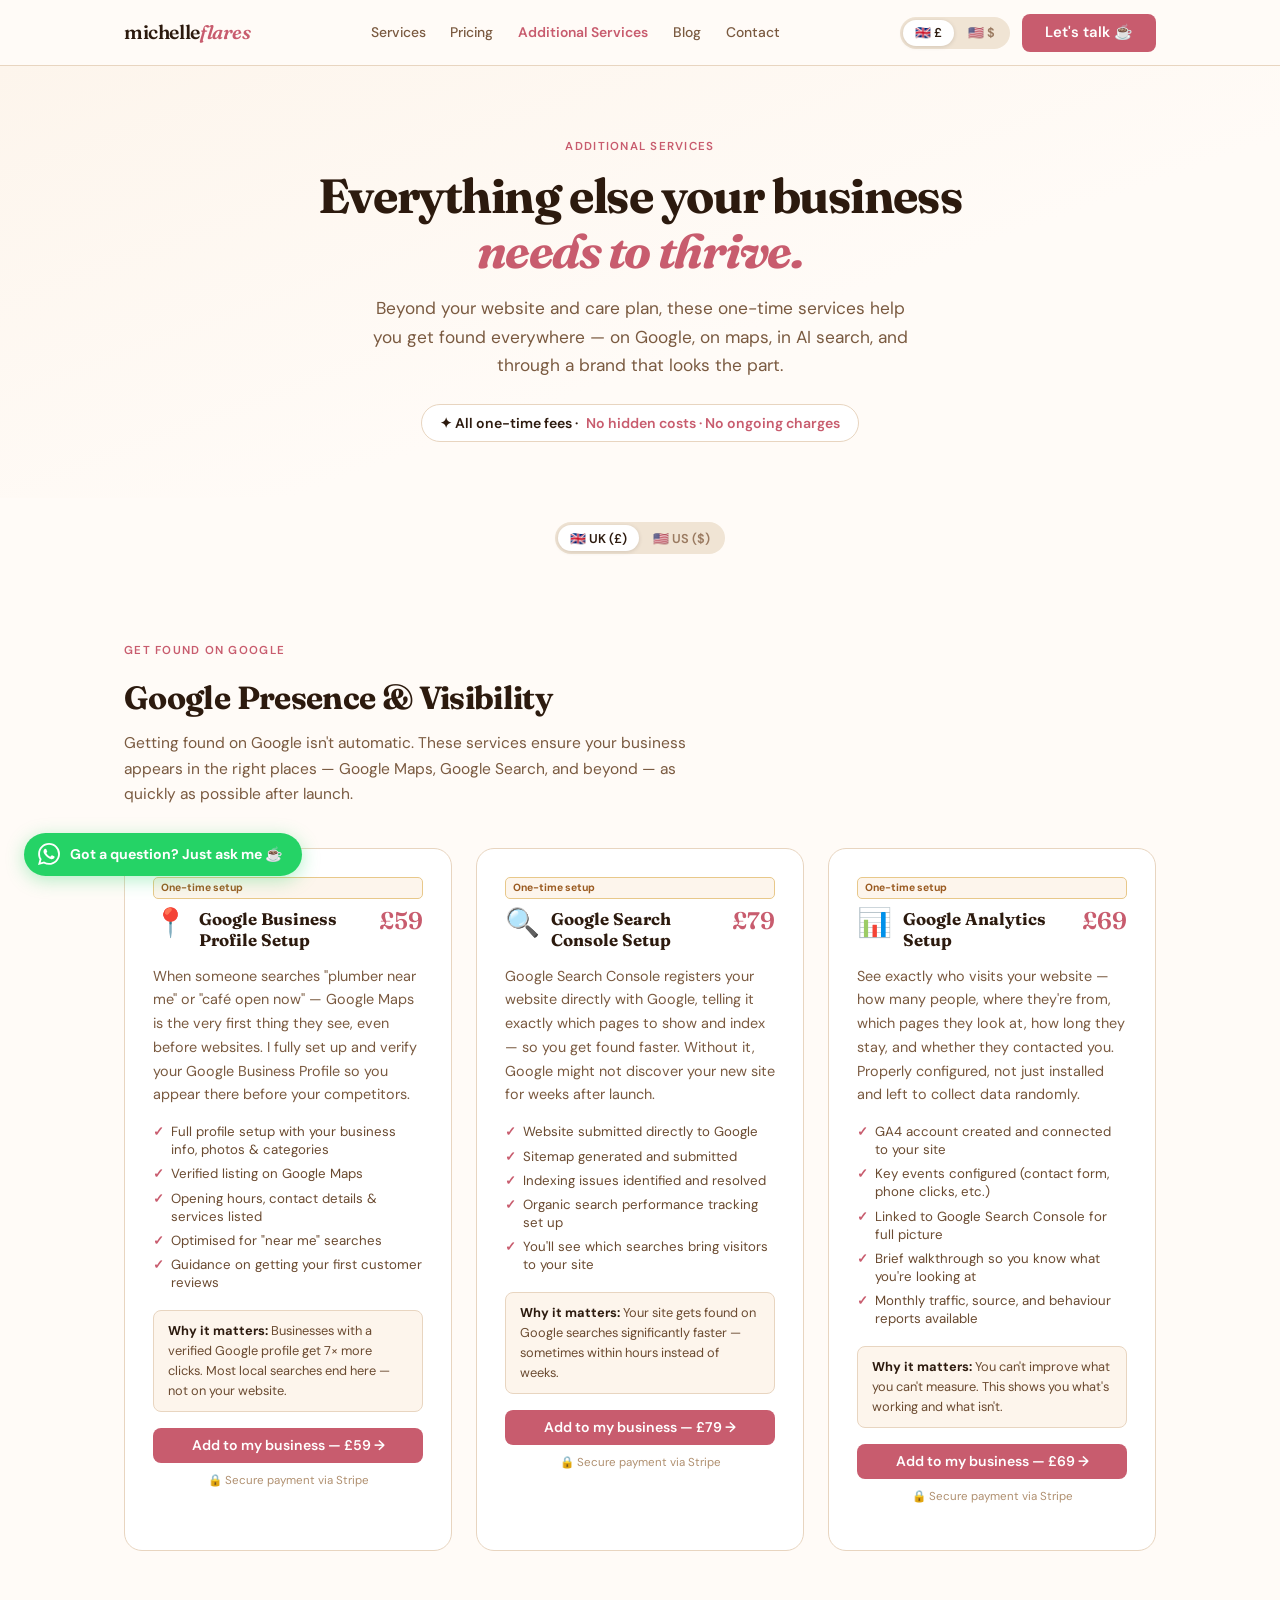
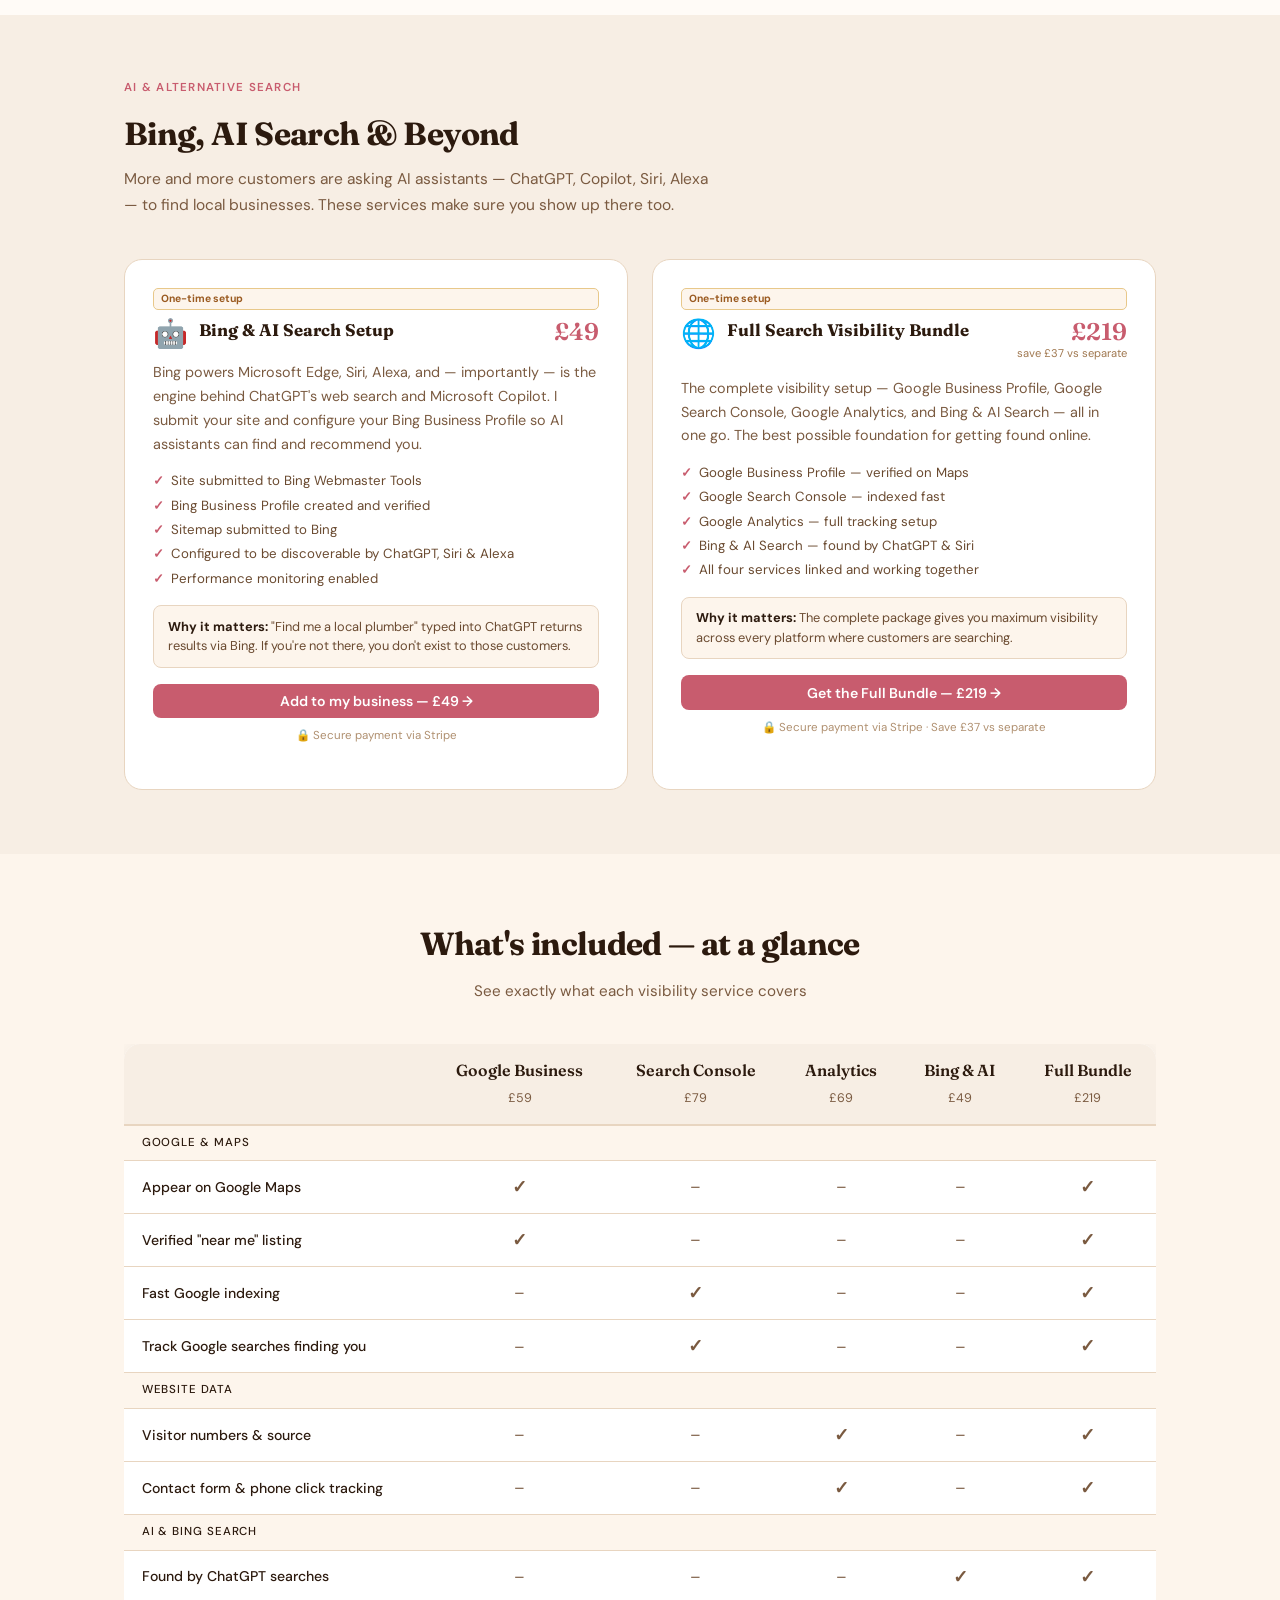
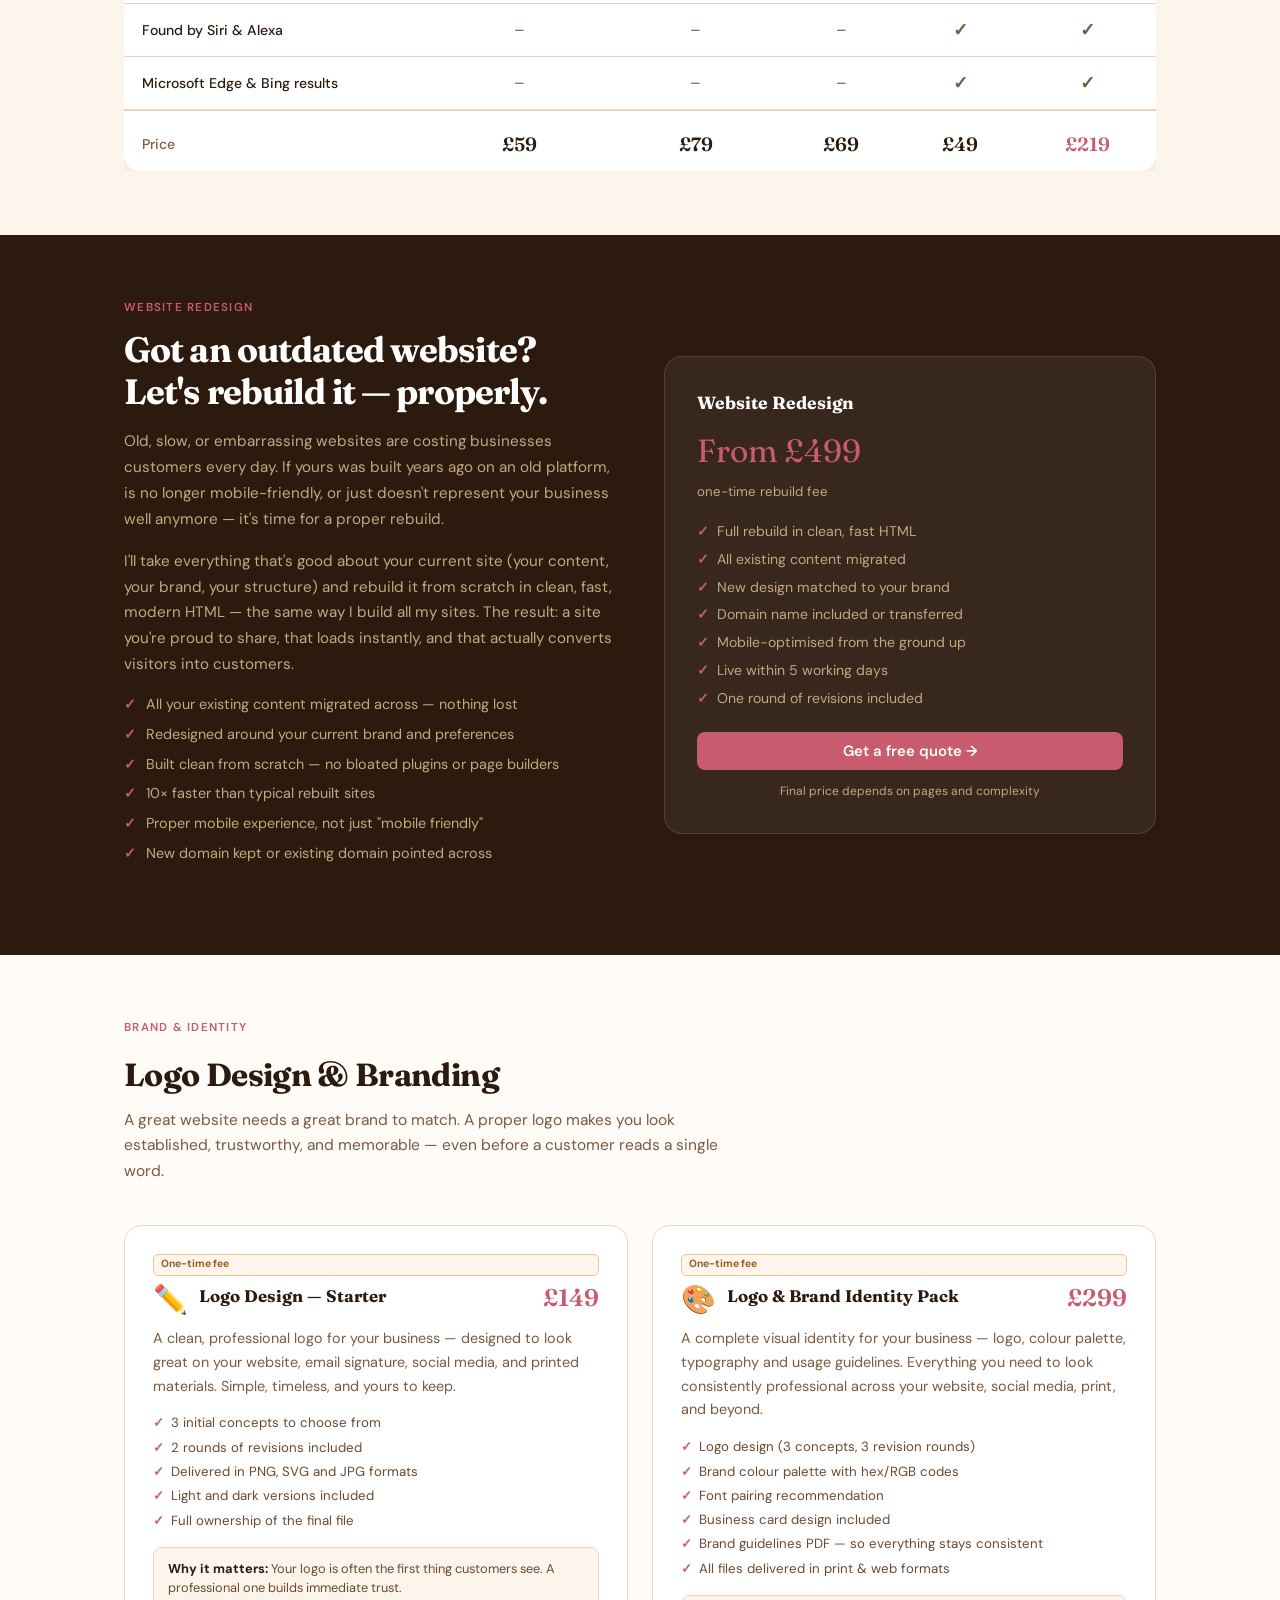
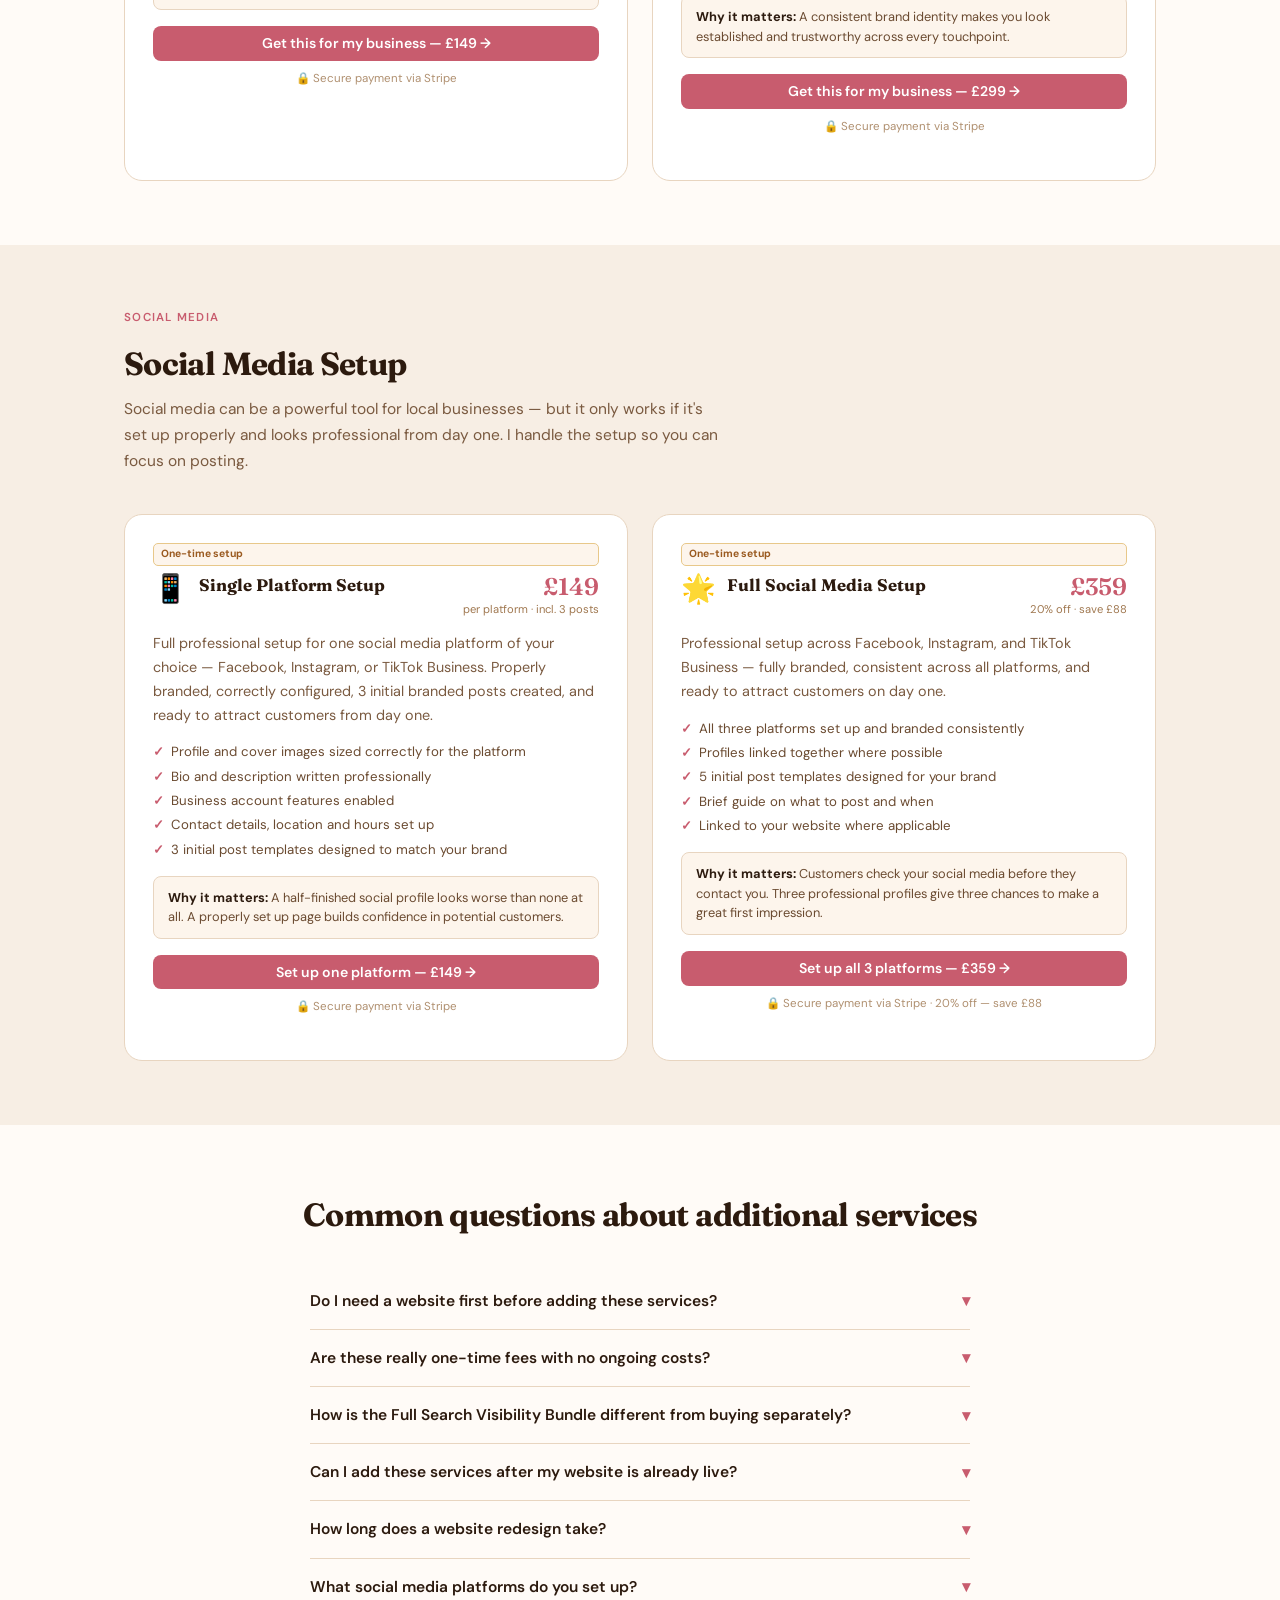
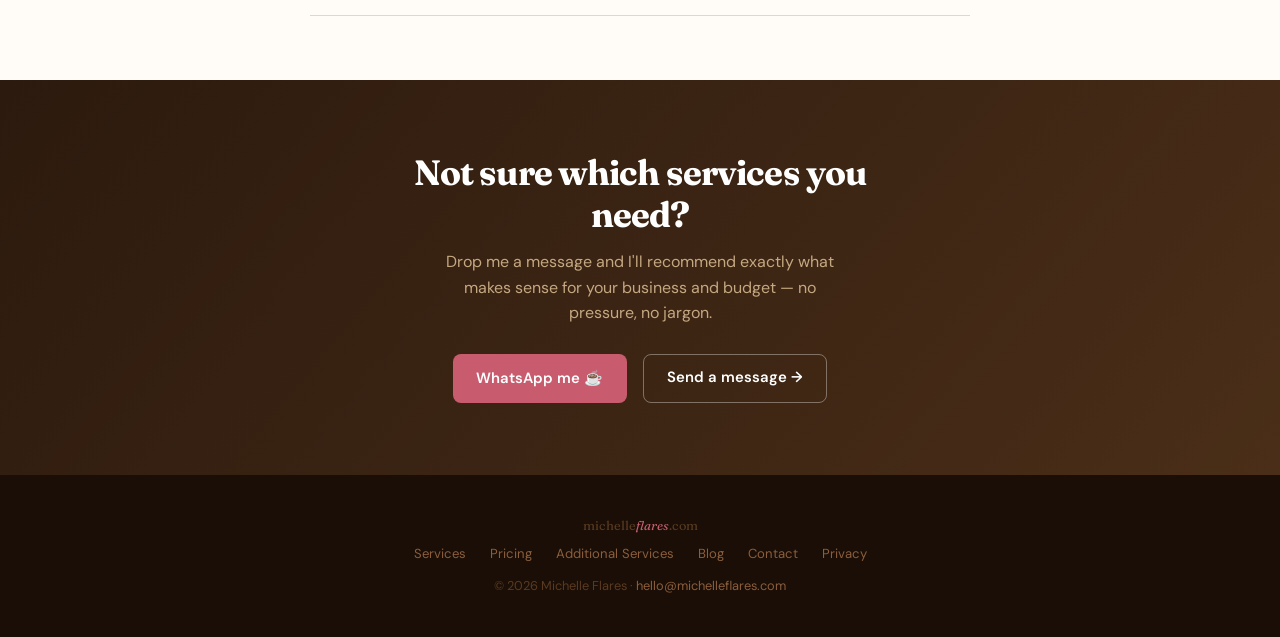
==== additional-services/index.html @ e75aac5c "Add files via upload" ====
<!DOCTYPE html>
<html lang="en">
<head>
<meta charset="UTF-8">
<meta name="viewport" content="width=device-width, initial-scale=1.0">
<title>Additional Services — Google Setup, Logo Design &amp; More | Michelle Flares</title>
<meta name="description" content="One-time setup services for local UK businesses: Google Business Profile, Google Search Console, Analytics, Bing &amp; AI Search, logo design, social media setup and website redesigns. No hidden fees.">
<link rel="canonical" href="https://michelleflares.com/additional-services/">
<meta name="robots" content="index, follow">
<meta name="theme-color" content="#2C1A0E">
<link rel="icon" href="/favicon.ico" sizes="any">
<link rel="icon" href="/favicon.svg" type="image/svg+xml">
<link rel="apple-touch-icon" href="/apple-touch-icon.png">
<meta property="og:type" content="website">
<meta property="og:url" content="https://michelleflares.com/additional-services/">
<meta property="og:title" content="Additional Services — Michelle Flares">
<meta property="og:description" content="Google presence, analytics, logo design, social media setup, website redesigns and more. One-time fees, no ongoing costs.">
<meta property="og:image" content="https://michelleflares.com/og-image.jpg">
<meta name="geo.region" content="GB">
<meta name="geo.placename" content="United Kingdom">
<meta name="ICBM" content="51.5074, -0.1278">
<link rel="preconnect" href="https://fonts.googleapis.com">
<link rel="preconnect" href="https://fonts.gstatic.com" crossorigin>
<link href="https://fonts.googleapis.com/css2?family=Fraunces:ital,opsz,wght@0,9..144,400;0,9..144,600;1,9..144,400&family=DM+Sans:opsz,wght@9..40,400;9..40,500;9..40,600&display=swap" rel="stylesheet">
<style>
*,*::before,*::after{box-sizing:border-box;margin:0;padding:0}
html{scroll-behavior:smooth}
body{font-family:'DM Sans',sans-serif;background:#FFFBF7;color:#4A3020;-webkit-font-smoothing:antialiased;line-height:1.6}
img{max-width:100%;display:block}
a{color:inherit;text-decoration:none}
:root{
  --ink:#2C1A0E;--rose:#C85C6E;--rose-dark:#A8485A;
  --cream:#FFFBF7;--cream-alt:#F7EEE4;--cream-deep:#FDF5EC;
  --border:#E8D5C0;--muted:#7A5A40;--light-muted:#A07850;
}
h1,h2,h3,h4{font-family:'Fraunces',serif}
.container{max-width:1080px;margin:0 auto;padding:0 1.5rem}
.eyebrow{font-size:.72rem;font-weight:600;letter-spacing:.11em;text-transform:uppercase;color:var(--rose);display:block;margin-bottom:.7rem}

/* BUTTONS */
.btn{display:inline-flex;align-items:center;justify-content:center;gap:.4rem;background:var(--ink);color:#fff;border:none;padding:.72rem 1.45rem;border-radius:8px;font-size:.93rem;font-weight:600;cursor:pointer;font-family:'DM Sans',sans-serif;text-decoration:none;transition:background .18s,transform .12s;line-height:1}
.btn:hover{background:#4A2E18;transform:translateY(-1px)}
.btn-rose{background:var(--rose)}
.btn-rose:hover{background:var(--rose-dark)}
.btn-outline{background:transparent;color:var(--ink);border:1.5px solid var(--border);padding:.72rem 1.45rem;border-radius:8px;font-size:.93rem;font-weight:600;cursor:pointer;font-family:'DM Sans',sans-serif;text-decoration:none;transition:all .18s;display:inline-flex;align-items:center;justify-content:center}
.btn-outline:hover{background:var(--ink);color:#fff}

/* CURRENCY */
.curr-toggle{display:flex;background:#F0E4D4;border-radius:9999px;padding:3px;gap:2px}
.curr-btn{background:transparent;border:none;padding:.28rem .75rem;border-radius:9999px;font-size:.8rem;font-weight:600;color:#9A7A60;cursor:pointer;font-family:'DM Sans',sans-serif;transition:all .18s;white-space:nowrap}
.curr-btn.active{background:#fff;color:var(--ink);box-shadow:0 1px 4px rgba(44,26,14,.15)}

/* NAV */
header{position:sticky;top:0;z-index:200}
.site-nav{background:rgba(255,251,247,.97);backdrop-filter:blur(12px);border-bottom:1px solid var(--border)}
.nav-inner{max-width:1080px;margin:0 auto;padding:.85rem 1.5rem;display:flex;align-items:center;justify-content:space-between;gap:1rem}
.brand{font-family:'Fraunces',serif;font-size:1.22rem;font-weight:600;color:var(--ink);text-decoration:none;letter-spacing:-.02em;flex-shrink:0}
.brand em{font-style:italic;color:var(--rose)}
.nav-links{display:flex;align-items:center;gap:.15rem}
.nav-link{font-size:.87rem;font-weight:500;color:var(--muted);padding:.45rem .7rem;border-radius:6px;text-decoration:none;white-space:nowrap;transition:color .18s,background .18s}
.nav-link:hover{color:var(--ink);background:var(--cream-alt)}
.nav-link.active{color:var(--rose);font-weight:600}
.nav-right{display:flex;align-items:center;gap:.75rem}
.hamburger{display:none;background:none;border:none;cursor:pointer;padding:.4rem;flex-direction:column;gap:5px}
.hamburger span{display:block;width:22px;height:2px;background:var(--ink);border-radius:2px;transition:all .25s}
.hamburger.open span:nth-child(1){transform:translateY(7px) rotate(45deg)}
.hamburger.open span:nth-child(2){opacity:0}
.hamburger.open span:nth-child(3){transform:translateY(-7px) rotate(-45deg)}
.mobile-nav{display:none;position:fixed;inset:0;top:60px;background:var(--cream);z-index:199;padding:1.5rem;flex-direction:column;gap:.25rem;border-top:1px solid var(--border);overflow-y:auto}
.mobile-nav.open{display:flex}
.mobile-nav-link{font-size:1.05rem;font-weight:600;color:var(--ink);padding:.85rem 1rem;border-radius:10px;text-decoration:none}
.mobile-nav-link:hover{background:var(--cream-alt)}
.mobile-nav-bottom{margin-top:1rem;display:flex;flex-direction:column;gap:.75rem;padding-top:1rem;border-top:1px solid var(--border)}
@media(max-width:780px){.nav-links{display:none}.hamburger{display:flex}.nav-right .btn{display:none}}

/* PAGE HERO */
.page-hero{background:linear-gradient(160deg,#FDF5EC 0%,#FFFBF7 60%);padding:4.5rem 1.5rem 3.5rem;text-align:center}
.page-hero h1{font-size:clamp(2rem,4vw,3rem);color:var(--ink);letter-spacing:-.03em;line-height:1.15;margin-bottom:1rem;max-width:680px;margin-left:auto;margin-right:auto}
.page-hero h1 em{font-style:italic;color:var(--rose)}
.page-hero p{font-size:1.08rem;color:var(--muted);max-width:540px;margin:0 auto 1.5rem;line-height:1.65}
.hero-note{display:inline-flex;align-items:center;gap:.5rem;background:#fff;border:1.5px solid var(--border);border-radius:9999px;padding:.45rem 1.1rem;font-size:.88rem;font-weight:600;color:var(--ink)}
.hero-note em{color:var(--rose);font-style:normal}

/* CATEGORY SECTIONS */
.services-section{padding:4rem 0}
.services-section:nth-child(even){background:var(--cream-alt)}
.services-section:nth-child(odd){background:var(--cream)}
.section-header{margin-bottom:2.5rem}
.section-header h2{font-size:clamp(1.5rem,2.5vw,2rem);color:var(--ink);letter-spacing:-.02em;margin-bottom:.5rem}
.section-header p{font-size:.97rem;color:var(--muted);line-height:1.65;max-width:600px}

/* SERVICE CARDS */
.srv-grid{display:grid;grid-template-columns:repeat(auto-fit,minmax(280px,1fr));gap:1.5rem}
.srv-card{background:#fff;border-radius:18px;padding:1.75rem;border:1.5px solid var(--border);display:flex;flex-direction:column;transition:transform .2s,box-shadow .2s}
.srv-card:hover{transform:translateY(-3px);box-shadow:0 12px 36px rgba(44,26,14,.09)}
.srv-card-top{display:flex;justify-content:space-between;align-items:flex-start;margin-bottom:.85rem}
.srv-card-icon-title{display:flex;align-items:flex-start;gap:.7rem;flex:1}
.srv-card-icon{font-size:1.75rem;flex-shrink:0;line-height:1}
.srv-card h3{font-size:1.05rem;color:var(--ink);line-height:1.25;flex:1}
.srv-price-wrap{text-align:right;flex-shrink:0;margin-left:.75rem}
.srv-price{font-family:'Fraunces',serif;font-size:1.5rem;color:var(--rose);font-weight:600;display:block;line-height:1}
.srv-price-note{font-size:.7rem;color:var(--light-muted);display:block;margin-top:.1rem}
.srv-badge{display:inline-block;font-size:.65rem;font-weight:700;background:var(--cream-deep);color:#9A5A20;border:1px solid #E8C88A;padding:.12rem .45rem;border-radius:5px;margin-bottom:.6rem}
.srv-card p{font-size:.9rem;color:var(--muted);line-height:1.65;flex:0;margin-bottom:1rem}
.srv-card-pts{list-style:none;display:flex;flex-direction:column;gap:.4rem;margin-bottom:1.1rem}
.srv-card-pts li{font-size:.83rem;color:#6A4A30;display:flex;align-items:flex-start;gap:.45rem;line-height:1.35}
.srv-card-pts li::before{content:"✓";color:var(--rose);font-weight:700;flex-shrink:0}
.srv-why{background:var(--cream-deep);border-radius:8px;padding:.65rem .85rem;font-size:.8rem;color:#6A4A30;line-height:1.55;border:1px solid var(--border)}
.srv-why strong{color:var(--ink)}

/* COMPARISON TABLE */
.compare-section{background:var(--cream-deep);padding:4rem 0}
.compare-section h2{font-size:clamp(1.5rem,2.5vw,2rem);color:var(--ink);letter-spacing:-.02em;margin-bottom:.6rem;text-align:center}
.compare-section .sub{text-align:center;font-size:.95rem;color:var(--muted);margin-bottom:2.5rem}
.compare-wrap{overflow-x:auto}
.compare-table{width:100%;border-collapse:collapse;font-size:.88rem;background:#fff;border-radius:16px;overflow:hidden;box-shadow:0 4px 20px rgba(44,26,14,.07)}
.compare-table th{padding:.9rem 1.1rem;text-align:center;font-weight:600;color:var(--ink);background:var(--cream-alt);border-bottom:2px solid var(--border);font-family:'Fraunces',serif;font-size:1rem}
.compare-table th:first-child{text-align:left;color:var(--muted);font-family:'DM Sans',sans-serif;font-size:.83rem;font-weight:500;min-width:200px}
.compare-table td{padding:.75rem 1.1rem;text-align:center;border-bottom:.5px solid var(--border);color:var(--muted)}
.compare-table td:first-child{text-align:left;color:var(--ink);font-weight:500}
.compare-table tr:last-child td{border-bottom:none}
.t-yes{color:var(--rose);font-size:1.1rem;font-weight:700}
.t-no{color:#D0C0B0;font-size:1rem}
.t-opt{font-size:.75rem;color:var(--light-muted);font-weight:600}
.cat-row td{background:var(--cream-deep);font-size:.72rem;font-weight:700;letter-spacing:.08em;text-transform:uppercase;color:var(--rose);padding:.5rem 1.1rem}
.price-row td{font-family:'Fraunces',serif;font-size:1.2rem;color:var(--ink);font-weight:600;padding-top:1.1rem;padding-bottom:.75rem;border-top:2px solid var(--border)}
.price-row td:first-child{font-family:'DM Sans',sans-serif;font-size:.88rem;font-weight:500;color:var(--muted)}

/* REDESIGN SECTION */
.redesign-section{background:var(--ink);padding:4rem 0}
.redesign-inner{display:grid;grid-template-columns:1fr 1fr;gap:3rem;align-items:center;max-width:1080px;margin:0 auto;padding:0 1.5rem}
.redesign-text .eyebrow{color:var(--rose)}
.redesign-text h2{font-size:clamp(1.6rem,2.8vw,2.2rem);color:#fff;letter-spacing:-.025em;line-height:1.2;margin-bottom:1rem}
.redesign-text p{font-size:.95rem;color:#C4A882;line-height:1.7;margin-bottom:1rem}
.redesign-pts{list-style:none;display:flex;flex-direction:column;gap:.6rem;margin-bottom:1.75rem}
.redesign-pts li{font-size:.9rem;color:#C4A882;display:flex;align-items:flex-start;gap:.6rem;line-height:1.4}
.redesign-pts li::before{content:"✓";color:var(--rose);font-weight:700;flex-shrink:0}
.redesign-card{background:rgba(255,255,255,.06);border:1.5px solid rgba(255,255,255,.12);border-radius:18px;padding:2rem}
.redesign-card h3{font-size:1.1rem;color:#fff;margin-bottom:.5rem}
.redesign-price{font-family:'Fraunces',serif;font-size:2rem;color:var(--rose);margin-bottom:.3rem}
.redesign-cadence{font-size:.83rem;color:#C4A882;margin-bottom:1.25rem}
.redesign-card ul{list-style:none;display:flex;flex-direction:column;gap:.5rem;margin-bottom:1.5rem}
.redesign-card ul li{font-size:.88rem;color:#C4A882;display:flex;gap:.5rem;align-items:flex-start;line-height:1.4}
.redesign-card ul li::before{content:"✓";color:var(--rose);font-weight:700;flex-shrink:0}
@media(max-width:780px){.redesign-inner{grid-template-columns:1fr}}

/* FAQ */
.faq-section{background:var(--cream);padding:4rem 0}
.faq-section h2{font-size:clamp(1.5rem,2.5vw,2rem);color:var(--ink);letter-spacing:-.02em;margin-bottom:2rem;text-align:center}
.faq-inner{max-width:660px;margin:0 auto}
.faq-item{border-bottom:1px solid var(--border)}
.faq-q{width:100%;background:none;border:none;text-align:left;padding:1.1rem 0;font-size:.97rem;font-weight:600;color:var(--ink);cursor:pointer;display:flex;justify-content:space-between;align-items:center;gap:1rem;font-family:'DM Sans',sans-serif}
.faq-chevron{color:var(--rose);font-size:1rem;flex-shrink:0;transition:transform .22s}
.faq-item.open .faq-chevron{transform:rotate(180deg)}
.faq-a{font-size:.9rem;color:var(--muted);line-height:1.7;padding-bottom:1.1rem;display:none}
.faq-item.open .faq-a{display:block}

/* CTA */
.cta-section{background:linear-gradient(130deg,#2C1A0E 0%,#4A2E18 100%);padding:4.5rem 1.5rem;text-align:center}
.cta-section h2{font-family:'Fraunces',serif;font-size:clamp(1.6rem,3vw,2.2rem);color:#fff;max-width:520px;margin:0 auto .8rem;letter-spacing:-.025em;line-height:1.2}
.cta-section p{color:#C4A882;font-size:1rem;margin:0 auto 1.75rem;max-width:400px;line-height:1.6}
.cta-btns{display:flex;gap:1rem;justify-content:center;flex-wrap:wrap}
.btn-ghost-light{background:transparent;color:#fff;border:1.5px solid rgba(255,255,255,.35);padding:.72rem 1.45rem;border-radius:8px;font-size:.93rem;font-weight:600;cursor:pointer;font-family:'DM Sans',sans-serif;text-decoration:none;transition:all .18s}
.btn-ghost-light:hover{background:rgba(255,255,255,.1)}

/* FOOTER */
.site-footer{background:#1A0E06;padding:2.5rem 1.5rem;text-align:center}
.footer-brand{font-family:'Fraunces',serif;font-size:1.1rem;color:#7A5A40;margin-bottom:.5rem}
.footer-brand em{font-style:italic;color:var(--rose)}
.footer-links{display:flex;justify-content:center;gap:1.5rem;margin-bottom:.75rem;flex-wrap:wrap}
.footer-links a{font-size:.82rem;color:#8B5E3C;text-decoration:none}
.footer-links a:hover{color:var(--rose)}
.site-footer p{font-size:.8rem;color:#5A3A20}
.site-footer a{color:#8B5E3C}
.back-top{position:fixed;bottom:1.5rem;right:1.5rem;width:46px;height:46px;background:var(--ink);color:#fff;border:none;border-radius:12px;cursor:pointer;display:flex;align-items:center;justify-content:center;font-size:1.2rem;opacity:0;transform:translateY(8px);transition:opacity .25s,transform .25s,background .18s;z-index:150;line-height:1}
.back-top.visible{opacity:1;transform:translateY(0)}
.back-top:hover{background:var(--rose)}

/* CURR CENTER */
.curr-center{display:flex;justify-content:center;margin-bottom:3rem}

/* BUY BUTTONS */
.btn-buy{display:inline-flex;align-items:center;justify-content:center;gap:.4rem;background:var(--rose);color:#fff;border:none;padding:.65rem 1.2rem;border-radius:8px;font-size:.88rem;font-weight:600;cursor:pointer;font-family:'DM Sans',sans-serif;text-decoration:none;transition:background .18s,transform .12s;line-height:1;width:100%;margin-top:1rem}
.btn-buy:hover{background:var(--rose-dark);transform:translateY(-1px)}
.btn-buy-outline{display:inline-flex;align-items:center;justify-content:center;gap:.4rem;background:transparent;color:var(--ink);border:1.5px solid var(--border);padding:.65rem 1.2rem;border-radius:8px;font-size:.88rem;font-weight:600;cursor:pointer;font-family:'DM Sans',sans-serif;text-decoration:none;transition:all .18s;line-height:1;width:100%;margin-top:1rem}
.btn-buy-outline:hover{background:var(--ink);color:#fff;border-color:var(--ink)}
/* WHATSAPP FLOAT */
.wa-float{position:fixed;bottom:1.5rem;left:1.5rem;z-index:300;display:flex;align-items:center;gap:.6rem;background:#25D366;color:#fff;border:none;border-radius:9999px;padding:.65rem 1.2rem .65rem .9rem;font-size:.88rem;font-weight:700;font-family:'DM Sans',sans-serif;text-decoration:none;box-shadow:0 4px 18px rgba(37,211,102,.35);transition:transform .18s,box-shadow .18s}
.wa-float:hover{transform:translateY(-2px);box-shadow:0 8px 24px rgba(37,211,102,.45)}
.wa-float svg{flex-shrink:0}
/* GEO meta */
</style>
</head>
<body>

<header>
<nav class="site-nav" role="navigation">
  <div class="nav-inner">
    <a href="/" class="brand">michelle<em>flares</em></a>
    <div class="nav-links">
      <a href="/#services" class="nav-link">Services</a>
      <a href="/#pricing" class="nav-link">Pricing</a>
      <a href="/additional-services/" class="nav-link active">Additional Services</a>
      <a href="/blog/" class="nav-link">Blog</a>
      <a href="/#contact" class="nav-link">Contact</a>
    </div>
    <div class="nav-right">
      <div class="curr-toggle">
        <button class="curr-btn active" id="btn-gbp" onclick="setCurrency('GBP')">🇬🇧 £</button>
        <button class="curr-btn" id="btn-usd" onclick="setCurrency('USD')">🇺🇸 $</button>
      </div>
      <a href="https://wa.me/447915897621" target="_blank" rel="noopener" class="btn btn-rose" style="width:auto">Let's talk ☕</a>
    </div>
    <button class="hamburger" id="hamburger" aria-label="Open menu" aria-expanded="false">
      <span></span><span></span><span></span>
    </button>
  </div>
</nav>
<div class="mobile-nav" id="mobile-nav">
  <a href="/#services" class="mobile-nav-link" onclick="closeNav()">Services</a>
  <a href="/#pricing" class="mobile-nav-link" onclick="closeNav()">Pricing</a>
  <a href="/additional-services/" class="mobile-nav-link" onclick="closeNav()">Additional Services</a>
  <a href="/blog/" class="mobile-nav-link" onclick="closeNav()">Blog</a>
  <a href="/#contact" class="mobile-nav-link" onclick="closeNav()">Contact</a>
  <div class="mobile-nav-bottom">
    <div class="curr-toggle" style="justify-content:center">
      <button class="curr-btn active" id="btn-gbp-m" onclick="setCurrency('GBP')">🇬🇧 UK (£)</button>
      <button class="curr-btn" id="btn-usd-m" onclick="setCurrency('USD')">🇺🇸 US ($)</button>
    </div>
    <a href="https://wa.me/447915897621" target="_blank" rel="noopener" class="btn btn-rose">Let's talk ☕</a>
  </div>
</div>
</header>

<main>

<!-- HERO -->
<section class="page-hero">
  <span class="eyebrow">Additional Services</span>
  <h1>Everything else your business <em>needs to thrive.</em></h1>
  <p>Beyond your website and care plan, these one-time services help you get found everywhere — on Google, on maps, in AI search, and through a brand that looks the part.</p>
  <div class="hero-note">✦ All one-time fees · <em>No hidden costs · No ongoing charges</em></div>
</section>

<div style="display:flex;justify-content:center;padding:1.5rem 0;background:var(--cream)">
  <div class="curr-toggle">
    <button class="curr-btn active" id="btn-gbp2" onclick="setCurrency('GBP')">🇬🇧 UK (£)</button>
    <button class="curr-btn" id="btn-usd2" onclick="setCurrency('USD')">🇺🇸 US ($)</button>
  </div>
</div>

<!-- GOOGLE PRESENCE -->
<section class="services-section" id="google">
  <div class="container">
    <div class="section-header">
      <span class="eyebrow">Get found on Google</span>
      <h2>Google Presence &amp; Visibility</h2>
      <p>Getting found on Google isn't automatic. These services ensure your business appears in the right places — Google Maps, Google Search, and beyond — as quickly as possible after launch.</p>
    </div>
    <div class="srv-grid">

      <div class="srv-card">
        <div class="srv-badge">One-time setup</div>
        <div class="srv-card-top">
          <div class="srv-card-icon-title">
            <span class="srv-card-icon">📍</span>
            <h3>Google Business Profile Setup</h3>
          </div>
          <div class="srv-price-wrap">
            <span class="srv-price" data-gbp="£59" data-usd="$79">£59</span>
          </div>
        </div>
        <p>When someone searches "plumber near me" or "café open now" — Google Maps is the very first thing they see, even before websites. I fully set up and verify your Google Business Profile so you appear there before your competitors.</p>
        <ul class="srv-card-pts">
          <li>Full profile setup with your business info, photos &amp; categories</li>
          <li>Verified listing on Google Maps</li>
          <li>Opening hours, contact details &amp; services listed</li>
          <li>Optimised for "near me" searches</li>
          <li>Guidance on getting your first customer reviews</li>
        </ul>
        <div class="srv-why"><strong>Why it matters:</strong> Businesses with a verified Google profile get 7× more clicks. Most local searches end here — not on your website.</div>
        <a href="https://buy.stripe.com/REPLACE_GMB" target="_blank" rel="noopener" class="btn-buy">Add to my business — £59 →</a>
        <p style="font-size:.72rem;color:#B09070;text-align:center;margin-top:.5rem">🔒 Secure payment via Stripe</p>
      </div>

      <div class="srv-card">
        <div class="srv-badge">One-time setup</div>
        <div class="srv-card-top">
          <div class="srv-card-icon-title">
            <span class="srv-card-icon">🔍</span>
            <h3>Google Search Console Setup</h3>
          </div>
          <div class="srv-price-wrap">
            <span class="srv-price" data-gbp="£79" data-usd="$106">£79</span>
          </div>
        </div>
        <p style="flex:0">Google Search Console registers your website directly with Google, telling it exactly which pages to show and index — so you get found faster. Without it, Google might not discover your new site for weeks after launch.</p>
        <ul class="srv-card-pts">
          <li>Website submitted directly to Google</li>
          <li>Sitemap generated and submitted</li>
          <li>Indexing issues identified and resolved</li>
          <li>Organic search performance tracking set up</li>
          <li>You'll see which searches bring visitors to your site</li>
        </ul>
        <div class="srv-why"><strong>Why it matters:</strong> Your site gets found on Google searches significantly faster — sometimes within hours instead of weeks.</div>
        <a href="https://buy.stripe.com/REPLACE_GSC" target="_blank" rel="noopener" class="btn-buy">Add to my business — £79 →</a>
        <p style="font-size:.72rem;color:#B09070;text-align:center;margin-top:.5rem">🔒 Secure payment via Stripe</p>
      </div>

      <div class="srv-card">
        <div class="srv-badge">One-time setup</div>
        <div class="srv-card-top">
          <div class="srv-card-icon-title">
            <span class="srv-card-icon">📊</span>
            <h3>Google Analytics Setup</h3>
          </div>
          <div class="srv-price-wrap">
            <span class="srv-price" data-gbp="£69" data-usd="$92">£69</span>
          </div>
        </div>
        <p>See exactly who visits your website — how many people, where they're from, which pages they look at, how long they stay, and whether they contacted you. Properly configured, not just installed and left to collect data randomly.</p>
        <ul class="srv-card-pts">
          <li>GA4 account created and connected to your site</li>
          <li>Key events configured (contact form, phone clicks, etc.)</li>
          <li>Linked to Google Search Console for full picture</li>
          <li>Brief walkthrough so you know what you're looking at</li>
          <li>Monthly traffic, source, and behaviour reports available</li>
        </ul>
        <div class="srv-why"><strong>Why it matters:</strong> You can't improve what you can't measure. This shows you what's working and what isn't.</div>
        <a href="https://buy.stripe.com/REPLACE_GA" target="_blank" rel="noopener" class="btn-buy">Add to my business — £69 →</a>
        <p style="font-size:.72rem;color:#B09070;text-align:center;margin-top:.5rem">🔒 Secure payment via Stripe</p>
      </div>

    </div>
  </div>
</section>

<!-- AI & BING -->
<section class="services-section" id="ai-search">
  <div class="container">
    <div class="section-header">
      <span class="eyebrow">AI &amp; alternative search</span>
      <h2>Bing, AI Search &amp; Beyond</h2>
      <p>More and more customers are asking AI assistants — ChatGPT, Copilot, Siri, Alexa — to find local businesses. These services make sure you show up there too.</p>
    </div>
    <div class="srv-grid">

      <div class="srv-card">
        <div class="srv-badge">One-time setup</div>
        <div class="srv-card-top">
          <div class="srv-card-icon-title">
            <span class="srv-card-icon">🤖</span>
            <h3>Bing &amp; AI Search Setup</h3>
          </div>
          <div class="srv-price-wrap">
            <span class="srv-price" data-gbp="£49" data-usd="$66">£49</span>
          </div>
        </div>
        <p>Bing powers Microsoft Edge, Siri, Alexa, and — importantly — is the engine behind ChatGPT's web search and Microsoft Copilot. I submit your site and configure your Bing Business Profile so AI assistants can find and recommend you.</p>
        <ul class="srv-card-pts">
          <li>Site submitted to Bing Webmaster Tools</li>
          <li>Bing Business Profile created and verified</li>
          <li>Sitemap submitted to Bing</li>
          <li>Configured to be discoverable by ChatGPT, Siri &amp; Alexa</li>
          <li>Performance monitoring enabled</li>
        </ul>
        <div class="srv-why"><strong>Why it matters:</strong> "Find me a local plumber" typed into ChatGPT returns results via Bing. If you're not there, you don't exist to those customers.</div>
        <a href="https://buy.stripe.com/REPLACE_BING" target="_blank" rel="noopener" class="btn-buy">Add to my business — £49 →</a>
        <p style="font-size:.72rem;color:#B09070;text-align:center;margin-top:.5rem">🔒 Secure payment via Stripe</p>
      </div>

      <div class="srv-card">
        <div class="srv-badge">One-time setup</div>
        <div class="srv-card-top">
          <div class="srv-card-icon-title">
            <span class="srv-card-icon">🌐</span>
            <h3>Full Search Visibility Bundle</h3>
          </div>
          <div class="srv-price-wrap">
            <span class="srv-price" data-gbp="£219" data-usd="$294">£219</span>
            <span class="srv-price-note" data-gbp="save £37 vs separate" data-usd="save $50 vs separate">save £37 vs separate</span>
          </div>
        </div>
        <p>The complete visibility setup — Google Business Profile, Google Search Console, Google Analytics, and Bing &amp; AI Search — all in one go. The best possible foundation for getting found online.</p>
        <ul class="srv-card-pts">
          <li>Google Business Profile — verified on Maps</li>
          <li>Google Search Console — indexed fast</li>
          <li>Google Analytics — full tracking setup</li>
          <li>Bing &amp; AI Search — found by ChatGPT &amp; Siri</li>
          <li>All four services linked and working together</li>
        </ul>
        <div class="srv-why"><strong>Why it matters:</strong> The complete package gives you maximum visibility across every platform where customers are searching.</div>
        <a href="https://buy.stripe.com/REPLACE_BUNDLE" target="_blank" rel="noopener" class="btn-buy">Get the Full Bundle — £219 →</a>
        <p style="font-size:.72rem;color:#B09070;text-align:center;margin-top:.5rem">🔒 Secure payment via Stripe · Save £37 vs separate</p>
      </div>

    </div>
  </div>
</section>

<!-- COMPARISON TABLE -->
<section class="compare-section" id="compare">
  <div class="container">
    <h2>What's included — at a glance</h2>
    <p class="sub">See exactly what each visibility service covers</p>
    <div class="compare-wrap">
      <table class="compare-table">
        <thead>
          <tr>
            <th></th>
            <th>Google Business<br><small style="font-weight:400;font-family:'DM Sans',sans-serif;font-size:.78rem;color:var(--muted)" data-gbp="£59" data-usd="$79">£59</small></th>
            <th>Search Console<br><small style="font-weight:400;font-family:'DM Sans',sans-serif;font-size:.78rem;color:var(--muted)" data-gbp="£79" data-usd="$106">£79</small></th>
            <th>Analytics<br><small style="font-weight:400;font-family:'DM Sans',sans-serif;font-size:.78rem;color:var(--muted)" data-gbp="£69" data-usd="$92">£69</small></th>
            <th>Bing &amp; AI<br><small style="font-weight:400;font-family:'DM Sans',sans-serif;font-size:.78rem;color:var(--muted)" data-gbp="£49" data-usd="$66">£49</small></th>
            <th>Full Bundle<br><small style="font-weight:400;font-family:'DM Sans',sans-serif;font-size:.78rem;color:var(--muted)" data-gbp="£219" data-usd="$294">£219</small></th>
          </tr>
        </thead>
        <tbody>
          <tr class="cat-row"><td colspan="6">Google &amp; Maps</td></tr>
          <tr><td>Appear on Google Maps</td><td class="t-yes">✓</td><td class="t-no">–</td><td class="t-no">–</td><td class="t-no">–</td><td class="t-yes">✓</td></tr>
          <tr><td>Verified "near me" listing</td><td class="t-yes">✓</td><td class="t-no">–</td><td class="t-no">–</td><td class="t-no">–</td><td class="t-yes">✓</td></tr>
          <tr><td>Fast Google indexing</td><td class="t-no">–</td><td class="t-yes">✓</td><td class="t-no">–</td><td class="t-no">–</td><td class="t-yes">✓</td></tr>
          <tr><td>Track Google searches finding you</td><td class="t-no">–</td><td class="t-yes">✓</td><td class="t-no">–</td><td class="t-no">–</td><td class="t-yes">✓</td></tr>
          <tr class="cat-row"><td colspan="6">Website data</td></tr>
          <tr><td>Visitor numbers &amp; source</td><td class="t-no">–</td><td class="t-no">–</td><td class="t-yes">✓</td><td class="t-no">–</td><td class="t-yes">✓</td></tr>
          <tr><td>Contact form &amp; phone click tracking</td><td class="t-no">–</td><td class="t-no">–</td><td class="t-yes">✓</td><td class="t-no">–</td><td class="t-yes">✓</td></tr>
          <tr class="cat-row"><td colspan="6">AI &amp; Bing search</td></tr>
          <tr><td>Found by ChatGPT searches</td><td class="t-no">–</td><td class="t-no">–</td><td class="t-no">–</td><td class="t-yes">✓</td><td class="t-yes">✓</td></tr>
          <tr><td>Found by Siri &amp; Alexa</td><td class="t-no">–</td><td class="t-no">–</td><td class="t-no">–</td><td class="t-yes">✓</td><td class="t-yes">✓</td></tr>
          <tr><td>Microsoft Edge &amp; Bing results</td><td class="t-no">–</td><td class="t-no">–</td><td class="t-no">–</td><td class="t-yes">✓</td><td class="t-yes">✓</td></tr>
          <tr class="price-row">
            <td>Price</td>
            <td data-gbp="£59" data-usd="$79">£59</td>
            <td data-gbp="£79" data-usd="$106">£79</td>
            <td data-gbp="£69" data-usd="$92">£69</td>
            <td data-gbp="£49" data-usd="$66">£49</td>
            <td style="color:var(--rose)" data-gbp="£219" data-usd="$294">£219</td>
          </tr>
        </tbody>
      </table>
    </div>
  </div>
</section>

<!-- WEBSITE REDESIGN -->
<section class="redesign-section" id="redesign">
  <div class="redesign-inner">
    <div class="redesign-text">
      <span class="eyebrow">Website redesign</span>
      <h2>Got an outdated website? Let's rebuild it — properly.</h2>
      <p>Old, slow, or embarrassing websites are costing businesses customers every day. If yours was built years ago on an old platform, is no longer mobile-friendly, or just doesn't represent your business well anymore — it's time for a proper rebuild.</p>
      <p>I'll take everything that's good about your current site (your content, your brand, your structure) and rebuild it from scratch in clean, fast, modern HTML — the same way I build all my sites. The result: a site you're proud to share, that loads instantly, and that actually converts visitors into customers.</p>
      <ul class="redesign-pts">
        <li>All your existing content migrated across — nothing lost</li>
        <li>Redesigned around your current brand and preferences</li>
        <li>Built clean from scratch — no bloated plugins or page builders</li>
        <li>10× faster than typical rebuilt sites</li>
        <li>Proper mobile experience, not just "mobile friendly"</li>
        <li>New domain kept or existing domain pointed across</li>
      </ul>
    </div>
    <div class="redesign-card">
      <h3>Website Redesign</h3>
      <div class="redesign-price" data-gbp="From £499" data-usd="From $669">From £499</div>
      <div class="redesign-cadence">one-time rebuild fee</div>
      <ul>
        <li>Full rebuild in clean, fast HTML</li>
        <li>All existing content migrated</li>
        <li>New design matched to your brand</li>
        <li>Domain name included or transferred</li>
        <li>Mobile-optimised from the ground up</li>
        <li>Live within 5 working days</li>
        <li>One round of revisions included</li>
      </ul>
      <a href="/#contact" class="btn btn-rose" style="width:100%;justify-content:center">Get a free quote →</a>
      <p style="font-size:.75rem;color:#C4A882;margin-top:.75rem;text-align:center">Final price depends on pages and complexity</p>
    </div>
  </div>
</section>

<!-- BRANDING -->
<section class="services-section" id="branding">
  <div class="container">
    <div class="section-header">
      <span class="eyebrow">Brand &amp; identity</span>
      <h2>Logo Design &amp; Branding</h2>
      <p>A great website needs a great brand to match. A proper logo makes you look established, trustworthy, and memorable — even before a customer reads a single word.</p>
    </div>
    <div class="srv-grid">

      <div class="srv-card">
        <div class="srv-badge">One-time fee</div>
        <div class="srv-card-top">
          <div class="srv-card-icon-title">
            <span class="srv-card-icon">✏️</span>
            <h3>Logo Design — Starter</h3>
          </div>
          <div class="srv-price-wrap">
            <span class="srv-price" data-gbp="£149" data-usd="$200">£149</span>
          </div>
        </div>
        <p>A clean, professional logo for your business — designed to look great on your website, email signature, social media, and printed materials. Simple, timeless, and yours to keep.</p>
        <ul class="srv-card-pts">
          <li>3 initial concepts to choose from</li>
          <li>2 rounds of revisions included</li>
          <li>Delivered in PNG, SVG and JPG formats</li>
          <li>Light and dark versions included</li>
          <li>Full ownership of the final file</li>
        </ul>
        <div class="srv-why"><strong>Why it matters:</strong> Your logo is often the first thing customers see. A professional one builds immediate trust.</div>
        <a href="https://buy.stripe.com/REPLACE_LOGO1" target="_blank" rel="noopener" class="btn-buy">Get this for my business — £149 →</a>
        <p style="font-size:.72rem;color:#B09070;text-align:center;margin-top:.5rem">🔒 Secure payment via Stripe</p>
      </div>

      <div class="srv-card">
        <div class="srv-badge">One-time fee</div>
        <div class="srv-card-top">
          <div class="srv-card-icon-title">
            <span class="srv-card-icon">🎨</span>
            <h3>Logo &amp; Brand Identity Pack</h3>
          </div>
          <div class="srv-price-wrap">
            <span class="srv-price" data-gbp="£299" data-usd="$401">£299</span>
          </div>
        </div>
        <p>A complete visual identity for your business — logo, colour palette, typography and usage guidelines. Everything you need to look consistently professional across your website, social media, print, and beyond.</p>
        <ul class="srv-card-pts">
          <li>Logo design (3 concepts, 3 revision rounds)</li>
          <li>Brand colour palette with hex/RGB codes</li>
          <li>Font pairing recommendation</li>
          <li>Business card design included</li>
          <li>Brand guidelines PDF — so everything stays consistent</li>
          <li>All files delivered in print &amp; web formats</li>
        </ul>
        <div class="srv-why"><strong>Why it matters:</strong> A consistent brand identity makes you look established and trustworthy across every touchpoint.</div>
        <a href="https://buy.stripe.com/REPLACE_LOGO2" target="_blank" rel="noopener" class="btn-buy">Get this for my business — £299 →</a>
        <p style="font-size:.72rem;color:#B09070;text-align:center;margin-top:.5rem">🔒 Secure payment via Stripe</p>
      </div>

    </div>
  </div>
</section>

<!-- SOCIAL MEDIA -->
<section class="services-section" id="social">
  <div class="container">
    <div class="section-header">
      <span class="eyebrow">Social media</span>
      <h2>Social Media Setup</h2>
      <p>Social media can be a powerful tool for local businesses — but it only works if it's set up properly and looks professional from day one. I handle the setup so you can focus on posting.</p>
    </div>
    <div class="srv-grid">

      <div class="srv-card">
        <div class="srv-badge">One-time setup</div>
        <div class="srv-card-top">
          <div class="srv-card-icon-title">
            <span class="srv-card-icon">📱</span>
            <h3>Single Platform Setup</h3>
          </div>
          <div class="srv-price-wrap">
            <span class="srv-price" data-gbp="£149" data-usd="$200">£149</span>
            <span class="srv-price-note">per platform · incl. 3 posts</span>
          </div>
        </div>
        <p style="flex:0">Full professional setup for one social media platform of your choice — Facebook, Instagram, or TikTok Business. Properly branded, correctly configured, 3 initial branded posts created, and ready to attract customers from day one.</p>
        <ul class="srv-card-pts">
          <li>Profile and cover images sized correctly for the platform</li>
          <li>Bio and description written professionally</li>
          <li>Business account features enabled</li>
          <li>Contact details, location and hours set up</li>
          <li>3 initial post templates designed to match your brand</li>
        </ul>
        <div class="srv-why"><strong>Why it matters:</strong> A half-finished social profile looks worse than none at all. A properly set up page builds confidence in potential customers.</div>
        <a href="https://buy.stripe.com/REPLACE_SOC1" target="_blank" rel="noopener" class="btn-buy">Set up one platform — £149 →</a>
        <p style="font-size:.72rem;color:#B09070;text-align:center;margin-top:.5rem">🔒 Secure payment via Stripe</p>
      </div>

      <div class="srv-card">
        <div class="srv-badge">One-time setup</div>
        <div class="srv-card-top">
          <div class="srv-card-icon-title">
            <span class="srv-card-icon">🌟</span>
            <h3>Full Social Media Setup</h3>
          </div>
          <div class="srv-price-wrap">
            <span class="srv-price" data-gbp="£359" data-usd="$481">£359</span>
            <span class="srv-price-note" data-gbp="20% off · save £88" data-usd="20% off · save $118">20% off · save £88</span>
          </div>
        </div>
        <p>Professional setup across Facebook, Instagram, and TikTok Business — fully branded, consistent across all platforms, and ready to attract customers on day one.</p>
        <ul class="srv-card-pts">
          <li>All three platforms set up and branded consistently</li>
          <li>Profiles linked together where possible</li>
          <li>5 initial post templates designed for your brand</li>
          <li>Brief guide on what to post and when</li>
          <li>Linked to your website where applicable</li>
        </ul>
        <div class="srv-why"><strong>Why it matters:</strong> Customers check your social media before they contact you. Three professional profiles give three chances to make a great first impression.</div>
        <a href="https://buy.stripe.com/REPLACE_SOC3" target="_blank" rel="noopener" class="btn-buy">Set up all 3 platforms — £359 →</a>
        <p style="font-size:.72rem;color:#B09070;text-align:center;margin-top:.5rem">🔒 Secure payment via Stripe · 20% off — save £88</p>
      </div>

    </div>
  </div>
</section>

<!-- FAQ -->
<section class="faq-section">
  <div class="container">
    <h2>Common questions about additional services</h2>
    <div class="faq-inner">
      <div class="faq-item">
        <button class="faq-q" aria-expanded="false">Do I need a website first before adding these services?<span class="faq-chevron">▾</span></button>
        <p class="faq-a">For most services (Google Search Console, Analytics, Bing setup), yes — you'll need a live website. Google Business Profile can be set up independently. Logo design and social media setup can also be done without a website, though they work best as part of a complete package.</p>
      </div>
      <div class="faq-item">
        <button class="faq-q" aria-expanded="false">Are these really one-time fees with no ongoing costs?<span class="faq-chevron">▾</span></button>
        <p class="faq-a">Yes, completely. You pay once for the setup — there are no monthly charges, no subscription fees, and no hidden costs associated with these additional services. Google Business Profile, Google Search Console, Analytics, and Bing are all free tools; I charge for the proper setup and configuration.</p>
      </div>
      <div class="faq-item">
        <button class="faq-q" aria-expanded="false">How is the Full Search Visibility Bundle different from buying separately?<span class="faq-chevron">▾</span></button>
        <p class="faq-a">The bundle includes all four services (Google Business Profile, Search Console, Analytics, Bing &amp; AI Search) at £219 — saving you £37 compared to purchasing them individually at £256. Everything is also set up at the same time and properly linked together, which gives you a stronger overall result.</p>
      </div>
      <div class="faq-item">
        <button class="faq-q" aria-expanded="false">Can I add these services after my website is already live?<span class="faq-chevron">▾</span></button>
        <p class="faq-a">Absolutely. You can add any additional service at any time — there's no deadline or requirement to bundle them with the initial build. Many clients start with just the website and care plan, then add Google visibility services once they're up and running.</p>
      </div>
      <div class="faq-item">
        <button class="faq-q" aria-expanded="false">How long does a website redesign take?<span class="faq-chevron">▾</span></button>
        <p class="faq-a">Most redesigns are completed within 5 working days. This includes migrating all your existing content, rebuilding in clean HTML, implementing the new design, and one round of revisions. Your existing site stays live throughout the process — the switch happens only once you've approved the new one.</p>
      </div>
      <div class="faq-item">
        <button class="faq-q" aria-expanded="false">What social media platforms do you set up?<span class="faq-chevron">▾</span></button>
        <p class="faq-a">I set up Facebook Business Pages, Instagram Business accounts, and TikTok Business accounts. If you need a different platform — LinkedIn, for example — just ask. The single platform price applies per platform, or ask me about a custom bundle.</p>
      </div>
    </div>
  </div>
</section>

<!-- CTA -->
<section class="cta-section">
  <h2>Not sure which services you need?</h2>
  <p>Drop me a message and I'll recommend exactly what makes sense for your business and budget — no pressure, no jargon.</p>
  <div class="cta-btns">
    <a href="https://wa.me/447915897621" target="_blank" rel="noopener" class="btn btn-rose" style="width:auto">WhatsApp me ☕</a>
    <a href="/#contact" class="btn-ghost-light">Send a message →</a>
  </div>
</section>

</main>

<footer class="site-footer">
  <div class="container">
    <p class="footer-brand">michelle<em>flares</em>.com</p>
    <nav class="footer-links">
      <a href="/#services">Services</a>
      <a href="/#pricing">Pricing</a>
      <a href="/additional-services/">Additional Services</a>
      <a href="/blog/">Blog</a>
      <a href="/#contact">Contact</a>
      <a href="/privacy">Privacy</a>
    </nav>
    <p>© 2026 Michelle Flares · <a href="mailto:hello@michelleflares.com">hello@michelleflares.com</a></p>
  </div>
</footer>

<button class="back-top" id="back-top" onclick="window.scrollTo({top:0,behavior:'smooth'})" aria-label="Back to top">↑</button>

<script>
function setCurrency(c){
  document.querySelectorAll('[data-gbp]').forEach(function(el){
    el.textContent=c==='GBP'?el.dataset.gbp:el.dataset.usd;
  });
  ['btn-gbp','btn-gbp2','btn-gbp-m'].forEach(function(id){
    var el=document.getElementById(id);
    if(el)el.classList.toggle('active',c==='GBP');
  });
  ['btn-usd','btn-usd2','btn-usd-m'].forEach(function(id){
    var el=document.getElementById(id);
    if(el)el.classList.toggle('active',c==='USD');
  });
}
window.addEventListener('scroll',function(){
  var b=document.getElementById('back-top');
  if(b)b.classList.toggle('visible',window.scrollY>400);
});
var hamburger=document.getElementById('hamburger');
var mobileNav=document.getElementById('mobile-nav');
hamburger.addEventListener('click',function(){
  var open=mobileNav.classList.toggle('open');
  hamburger.classList.toggle('open',open);
  hamburger.setAttribute('aria-expanded',open);
  document.body.style.overflow=open?'hidden':'';
});
function closeNav(){
  mobileNav.classList.remove('open');
  hamburger.classList.remove('open');
  hamburger.setAttribute('aria-expanded','false');
  document.body.style.overflow='';
}
document.addEventListener('click',function(e){
  if(mobileNav.classList.contains('open')&&!mobileNav.contains(e.target)&&!hamburger.contains(e.target))closeNav();
});
document.querySelectorAll('.faq-q').forEach(function(btn){
  btn.addEventListener('click',function(){
    var item=btn.parentElement,isOpen=item.classList.contains('open');
    document.querySelectorAll('.faq-item').forEach(function(i){i.classList.remove('open');});
    document.querySelectorAll('.faq-q').forEach(function(b){b.setAttribute('aria-expanded','false');});
    if(!isOpen){item.classList.add('open');btn.setAttribute('aria-expanded','true');}
  });
});
</script>

<!-- WHATSAPP FLOATING BUTTON -->
<a href="https://wa.me/447915897621?text=Hi%20Michelle!%20I%20have%20a%20question%20about%20your%20additional%20services." target="_blank" rel="noopener" class="wa-float" aria-label="Chat on WhatsApp">
  <svg xmlns="http://www.w3.org/2000/svg" width="22" height="22" viewBox="0 0 24 24" fill="#fff"><path d="M17.472 14.382c-.297-.149-1.758-.867-2.03-.967-.273-.099-.471-.148-.67.15-.197.297-.767.966-.94 1.164-.173.199-.347.223-.644.075-.297-.15-1.255-.463-2.39-1.475-.883-.788-1.48-1.761-1.653-2.059-.173-.297-.018-.458.13-.606.134-.133.298-.347.446-.52.149-.174.198-.298.298-.497.099-.198.05-.371-.025-.52-.075-.149-.669-1.612-.916-2.207-.242-.579-.487-.5-.669-.51-.173-.008-.371-.01-.57-.01-.198 0-.52.074-.792.372-.272.297-1.04 1.016-1.04 2.479 0 1.462 1.065 2.875 1.213 3.074.149.198 2.096 3.2 5.077 4.487.709.306 1.262.489 1.694.625.712.227 1.36.195 1.871.118.571-.085 1.758-.719 2.006-1.413.248-.694.248-1.289.173-1.413-.074-.124-.272-.198-.57-.347m-5.421 7.403h-.004a9.87 9.87 0 01-5.031-1.378l-.361-.214-3.741.982.998-3.648-.235-.374a9.86 9.86 0 01-1.51-5.26c.001-5.45 4.436-9.884 9.888-9.884 2.64 0 5.122 1.03 6.988 2.898a9.825 9.825 0 012.893 6.994c-.003 5.45-4.437 9.884-9.885 9.884m8.413-18.297A11.815 11.815 0 0012.05 0C5.495 0 .16 5.335.157 11.892c0 2.096.547 4.142 1.588 5.945L.057 24l6.305-1.654a11.882 11.882 0 005.683 1.448h.005c6.554 0 11.89-5.335 11.893-11.893a11.821 11.821 0 00-3.48-8.413z"/></svg>
  Got a question? Just ask me ☕
</a>

</body>
</html>
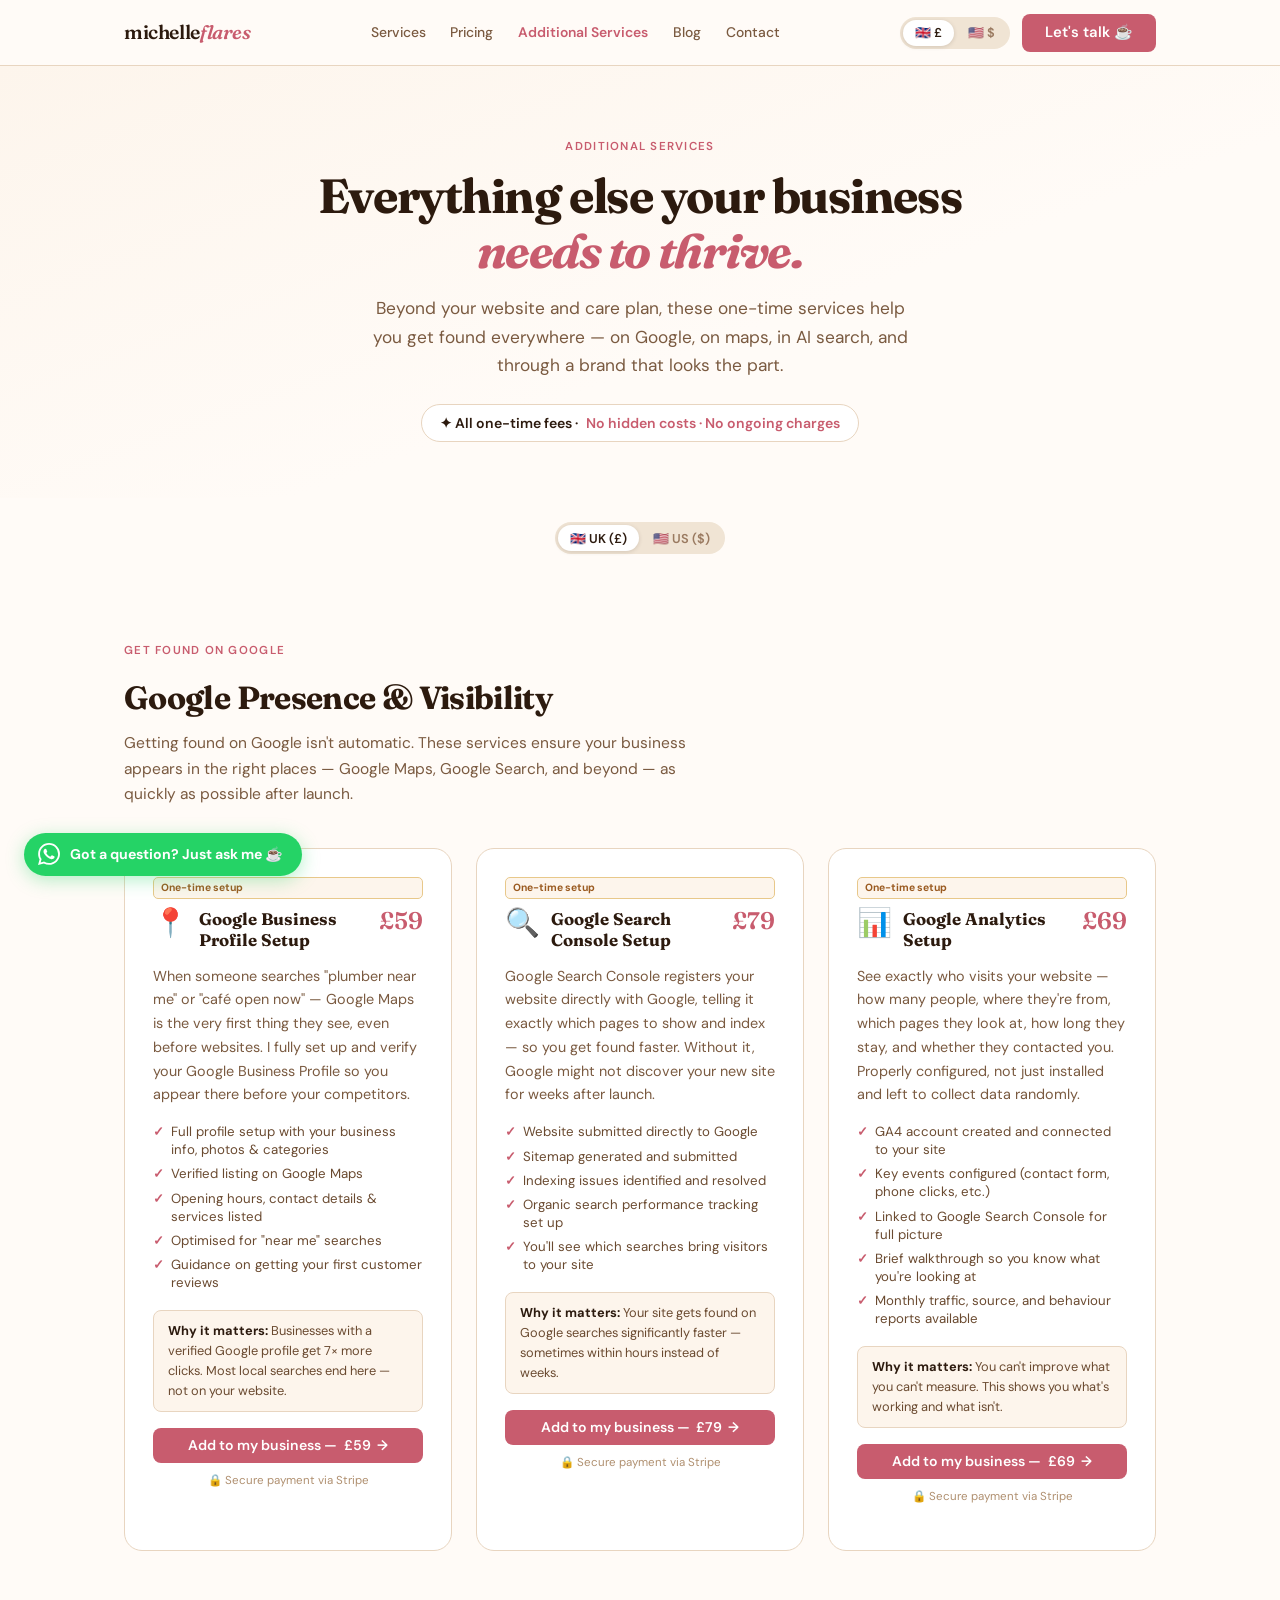
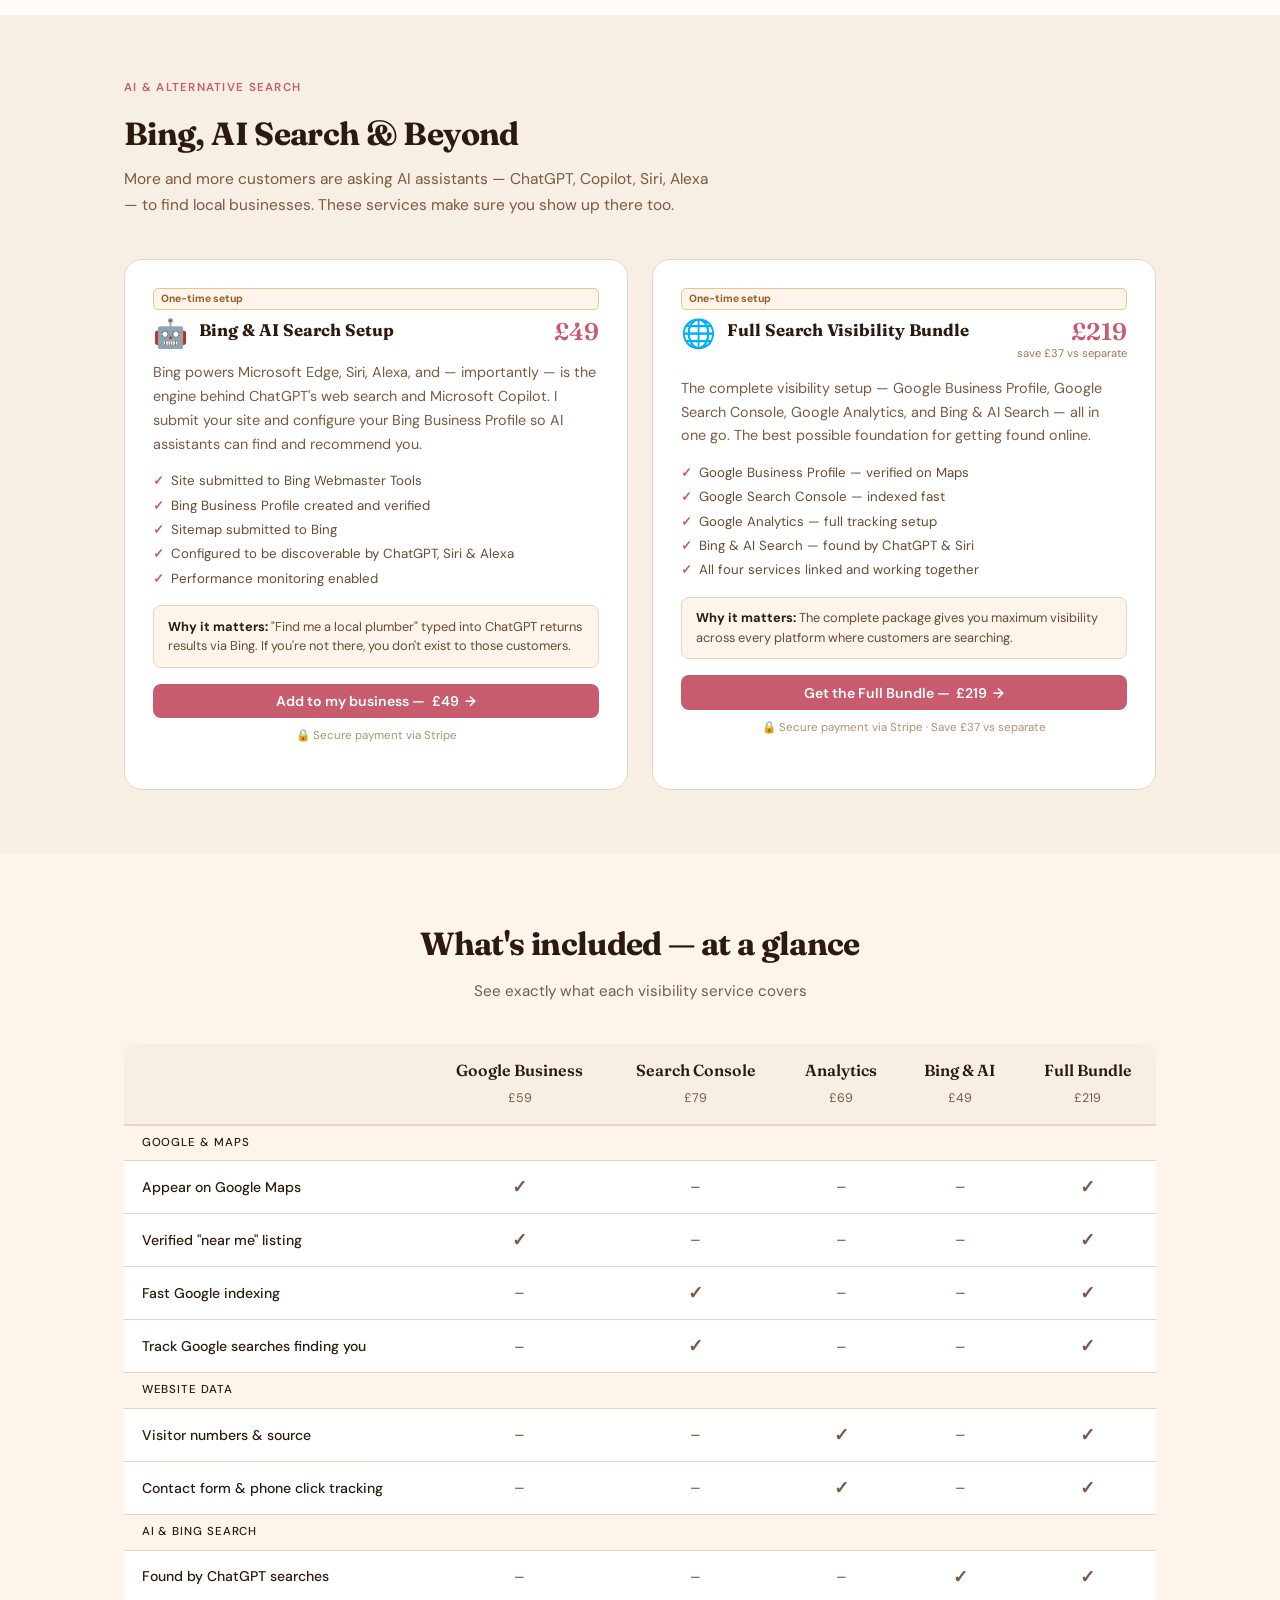
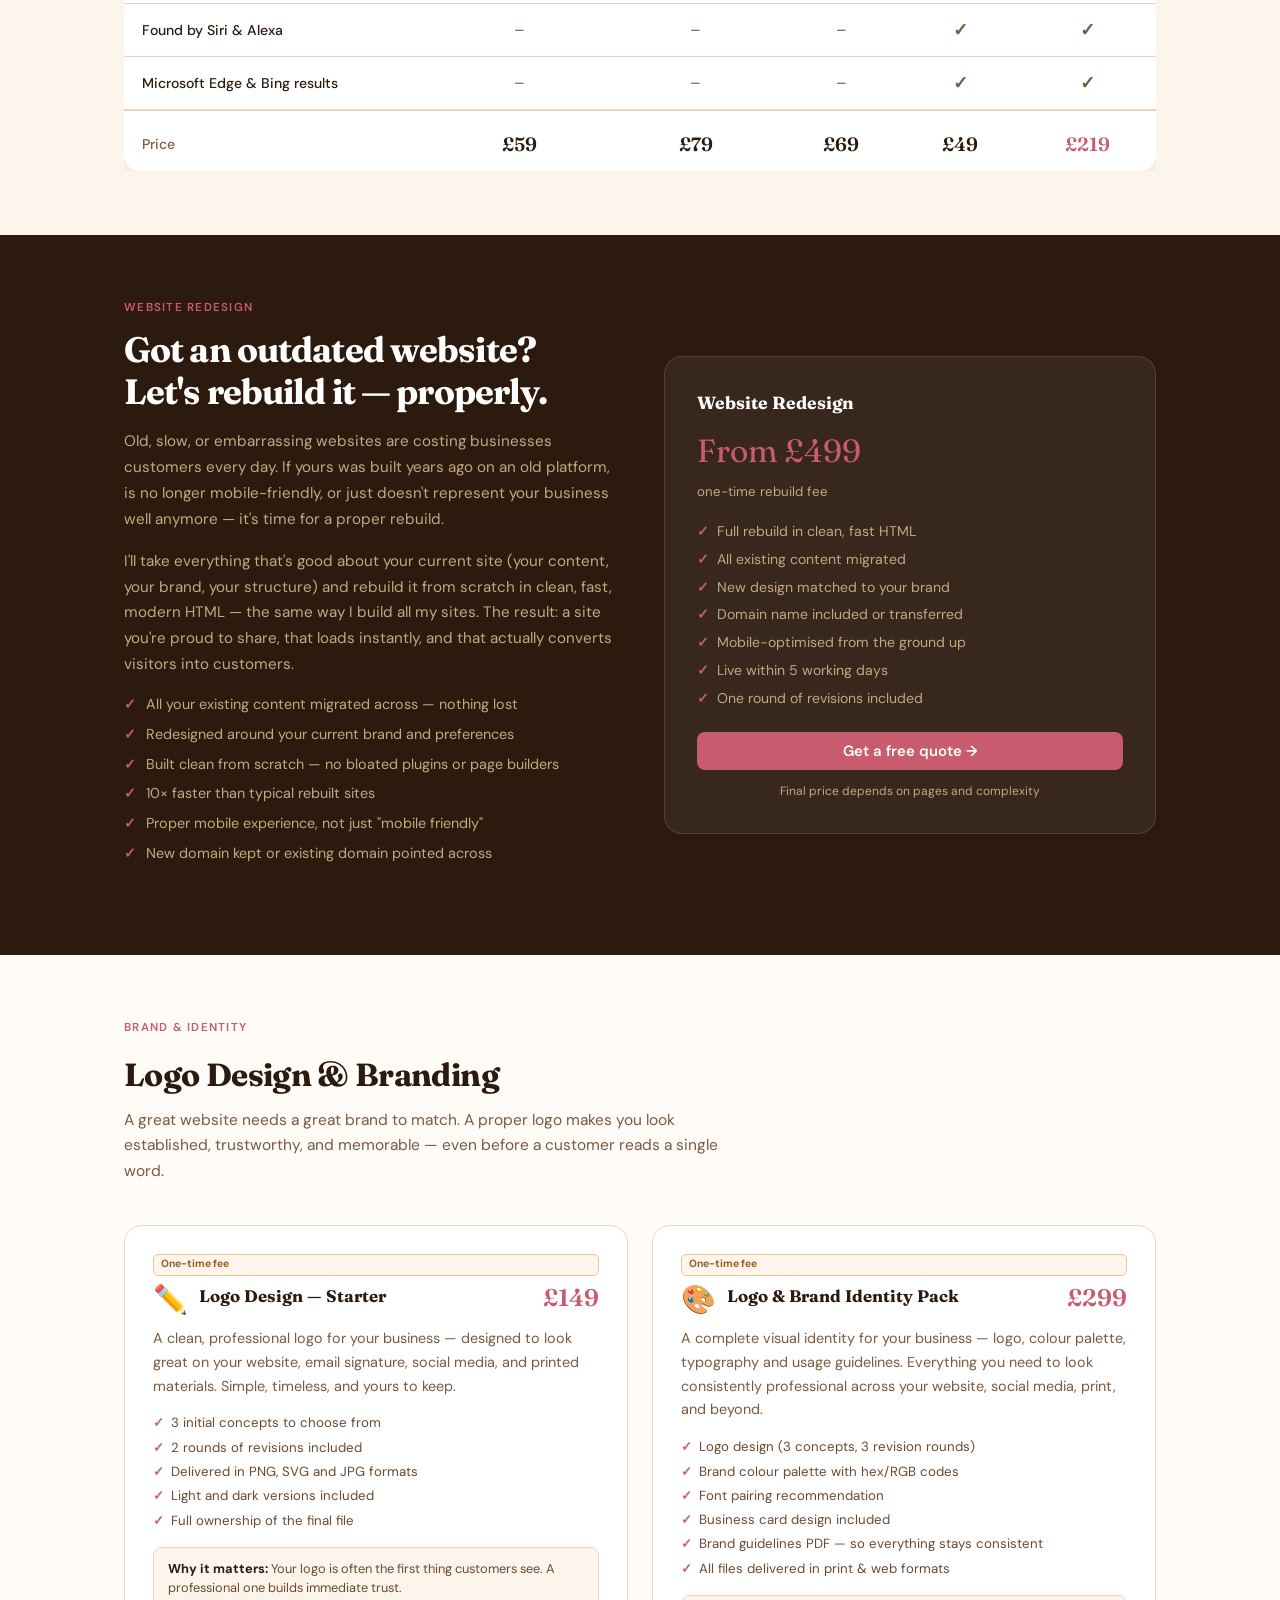
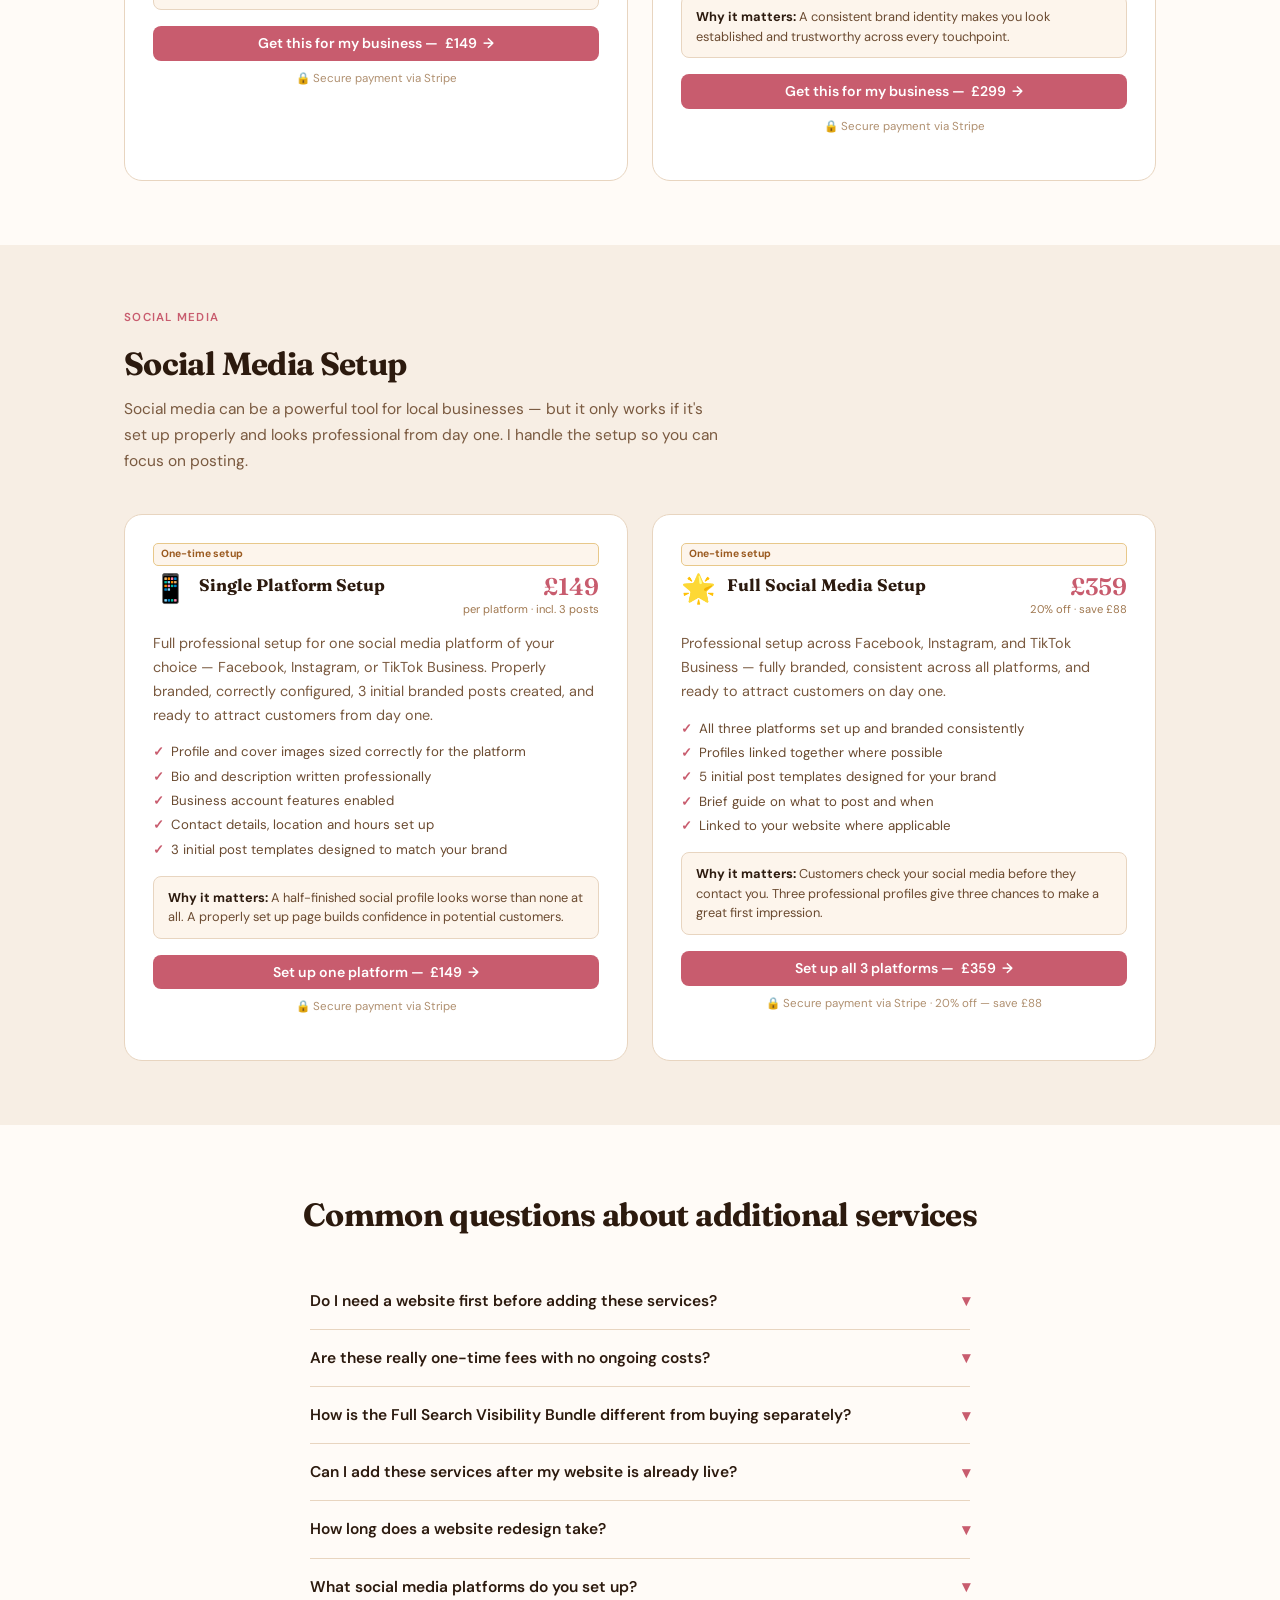
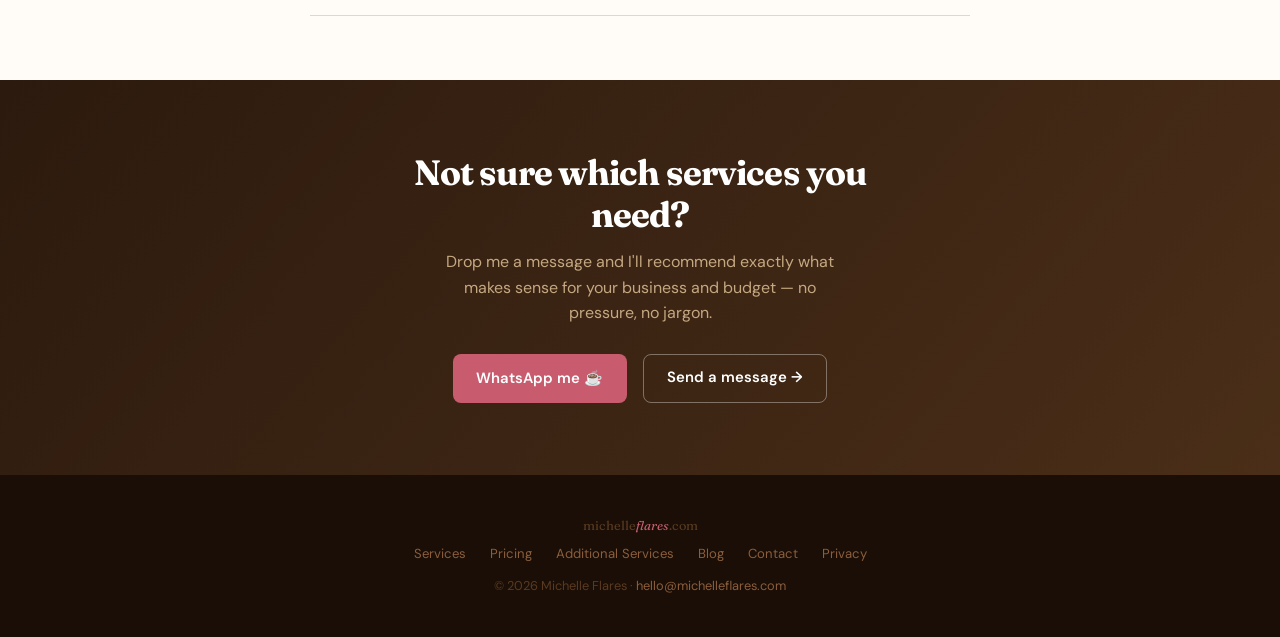
==== commit 7211dddd: "Add files via upload" ====
--- a/additional-services/index.html
+++ b/additional-services/index.html
@@ -279,7 +279,7 @@
           <li>Guidance on getting your first customer reviews</li>
         </ul>
         <div class="srv-why"><strong>Why it matters:</strong> Businesses with a verified Google profile get 7× more clicks. Most local searches end here — not on your website.</div>
-        <a href="https://buy.stripe.com/REPLACE_GMB" target="_blank" rel="noopener" class="btn-buy">Add to my business — £59 →</a>
+        <a href="https://buy.stripe.com/aFa8wHgLTgsld0u5fhbfO0a" target="_blank" rel="noopener" class="btn-buy">Add to my business — <span data-gbp="£59" data-usd="$79">£59</span> →</a>
         <p style="font-size:.72rem;color:#B09070;text-align:center;margin-top:.5rem">🔒 Secure payment via Stripe</p>
       </div>
 
@@ -303,7 +303,7 @@
           <li>You'll see which searches bring visitors to your site</li>
         </ul>
         <div class="srv-why"><strong>Why it matters:</strong> Your site gets found on Google searches significantly faster — sometimes within hours instead of weeks.</div>
-        <a href="https://buy.stripe.com/REPLACE_GSC" target="_blank" rel="noopener" class="btn-buy">Add to my business — £79 →</a>
+        <a href="https://buy.stripe.com/6oU5kv8fnb81gcGdLNbfO0c" target="_blank" rel="noopener" class="btn-buy">Add to my business — <span data-gbp="£79" data-usd="$106">£79</span> →</a>
         <p style="font-size:.72rem;color:#B09070;text-align:center;margin-top:.5rem">🔒 Secure payment via Stripe</p>
       </div>
 
@@ -327,7 +327,7 @@
           <li>Monthly traffic, source, and behaviour reports available</li>
         </ul>
         <div class="srv-why"><strong>Why it matters:</strong> You can't improve what you can't measure. This shows you what's working and what isn't.</div>
-        <a href="https://buy.stripe.com/REPLACE_GA" target="_blank" rel="noopener" class="btn-buy">Add to my business — £69 →</a>
+        <a href="https://buy.stripe.com/4gMdR18fn4JD8Ke235bfO0b" target="_blank" rel="noopener" class="btn-buy">Add to my business — <span data-gbp="£69" data-usd="$92">£69</span> →</a>
         <p style="font-size:.72rem;color:#B09070;text-align:center;margin-top:.5rem">🔒 Secure payment via Stripe</p>
       </div>
 
@@ -365,7 +365,7 @@
           <li>Performance monitoring enabled</li>
         </ul>
         <div class="srv-why"><strong>Why it matters:</strong> "Find me a local plumber" typed into ChatGPT returns results via Bing. If you're not there, you don't exist to those customers.</div>
-        <a href="https://buy.stripe.com/REPLACE_BING" target="_blank" rel="noopener" class="btn-buy">Add to my business — £49 →</a>
+        <a href="https://buy.stripe.com/3cI28j3Z77VPf8C0Z1bfO0i" target="_blank" rel="noopener" class="btn-buy">Add to my business — <span data-gbp="£49" data-usd="$66">£49</span> →</a>
         <p style="font-size:.72rem;color:#B09070;text-align:center;margin-top:.5rem">🔒 Secure payment via Stripe</p>
       </div>
 
@@ -390,8 +390,8 @@
           <li>All four services linked and working together</li>
         </ul>
         <div class="srv-why"><strong>Why it matters:</strong> The complete package gives you maximum visibility across every platform where customers are searching.</div>
-        <a href="https://buy.stripe.com/REPLACE_BUNDLE" target="_blank" rel="noopener" class="btn-buy">Get the Full Bundle — £219 →</a>
-        <p style="font-size:.72rem;color:#B09070;text-align:center;margin-top:.5rem">🔒 Secure payment via Stripe · Save £37 vs separate</p>
+        <a href="https://buy.stripe.com/5kQ8wH8fn6RL7Ga9vxbfO0f" target="_blank" rel="noopener" class="btn-buy">Get the Full Bundle — <span data-gbp="£219" data-usd="$294">£219</span> →</a>
+        <p style="font-size:.72rem;color:#B09070;text-align:center;margin-top:.5rem">🔒 Secure payment via Stripe · Save <span data-gbp="£37" data-usd="$49">£37</span> vs separate</p>
       </div>
 
     </div>
@@ -508,7 +508,7 @@
           <li>Full ownership of the final file</li>
         </ul>
         <div class="srv-why"><strong>Why it matters:</strong> Your logo is often the first thing customers see. A professional one builds immediate trust.</div>
-        <a href="https://buy.stripe.com/REPLACE_LOGO1" target="_blank" rel="noopener" class="btn-buy">Get this for my business — £149 →</a>
+        <a href="https://buy.stripe.com/7sY28jgLTcc5gcGdLNbfO0g" target="_blank" rel="noopener" class="btn-buy">Get this for my business — <span data-gbp="£149" data-usd="$200">£149</span> →</a>
         <p style="font-size:.72rem;color:#B09070;text-align:center;margin-top:.5rem">🔒 Secure payment via Stripe</p>
       </div>
 
@@ -533,7 +533,7 @@
           <li>All files delivered in print &amp; web formats</li>
         </ul>
         <div class="srv-why"><strong>Why it matters:</strong> A consistent brand identity makes you look established and trustworthy across every touchpoint.</div>
-        <a href="https://buy.stripe.com/REPLACE_LOGO2" target="_blank" rel="noopener" class="btn-buy">Get this for my business — £299 →</a>
+        <a href="https://buy.stripe.com/5kQ8wH8fn6RL7Ga9vxbfO0f" target="_blank" rel="noopener" class="btn-buy">Get this for my business — <span data-gbp="£299" data-usd="$401">£299</span> →</a>
         <p style="font-size:.72rem;color:#B09070;text-align:center;margin-top:.5rem">🔒 Secure payment via Stripe</p>
       </div>
 
@@ -572,7 +572,7 @@
           <li>3 initial post templates designed to match your brand</li>
         </ul>
         <div class="srv-why"><strong>Why it matters:</strong> A half-finished social profile looks worse than none at all. A properly set up page builds confidence in potential customers.</div>
-        <a href="https://buy.stripe.com/REPLACE_SOC1" target="_blank" rel="noopener" class="btn-buy">Set up one platform — £149 →</a>
+        <a href="https://buy.stripe.com/8x29ALbrzekd0dI9vxbfO0e" target="_blank" rel="noopener" class="btn-buy">Set up one platform — <span data-gbp="£149" data-usd="$200">£149</span> →</a>
         <p style="font-size:.72rem;color:#B09070;text-align:center;margin-top:.5rem">🔒 Secure payment via Stripe</p>
       </div>
 
@@ -597,8 +597,8 @@
           <li>Linked to your website where applicable</li>
         </ul>
         <div class="srv-why"><strong>Why it matters:</strong> Customers check your social media before they contact you. Three professional profiles give three chances to make a great first impression.</div>
-        <a href="https://buy.stripe.com/REPLACE_SOC3" target="_blank" rel="noopener" class="btn-buy">Set up all 3 platforms — £359 →</a>
-        <p style="font-size:.72rem;color:#B09070;text-align:center;margin-top:.5rem">🔒 Secure payment via Stripe · 20% off — save £88</p>
+        <a href="https://buy.stripe.com/5kQ14f3Z76RL6C6ePRbfO0d" target="_blank" rel="noopener" class="btn-buy">Set up all 3 platforms — <span data-gbp="£359" data-usd="$481">£359</span> →</a>
+        <p style="font-size:.72rem;color:#B09070;text-align:center;margin-top:.5rem">🔒 Secure payment via Stripe · 20% off — save <span data-gbp="£88" data-usd="$118">£88</span></p>
       </div>
 
     </div>
@@ -620,7 +620,7 @@
       </div>
       <div class="faq-item">
         <button class="faq-q" aria-expanded="false">How is the Full Search Visibility Bundle different from buying separately?<span class="faq-chevron">▾</span></button>
-        <p class="faq-a">The bundle includes all four services (Google Business Profile, Search Console, Analytics, Bing &amp; AI Search) at £219 — saving you £37 compared to purchasing them individually at £256. Everything is also set up at the same time and properly linked together, which gives you a stronger overall result.</p>
+        <p class="faq-a">The bundle includes all four services (Google Business Profile, Search Console, Analytics, Bing &amp; AI Search) at <span data-gbp="£219" data-usd="$294">£219</span> — saving you <span data-gbp="£37" data-usd="$49">£37</span> compared to purchasing them individually at <span data-gbp="£256" data-usd="$343">£256</span>. Everything is also set up at the same time and properly linked together, which gives you a stronger overall result.</p>
       </div>
       <div class="faq-item">
         <button class="faq-q" aria-expanded="false">Can I add these services after my website is already live?<span class="faq-chevron">▾</span></button>
@@ -659,7 +659,7 @@
       <a href="/additional-services/">Additional Services</a>
       <a href="/blog/">Blog</a>
       <a href="/#contact">Contact</a>
-      <a href="/privacy">Privacy</a>
+      <a href="/privacy/">Privacy</a>
     </nav>
     <p>© 2026 Michelle Flares · <a href="mailto:hello@michelleflares.com">hello@michelleflares.com</a></p>
   </div>
